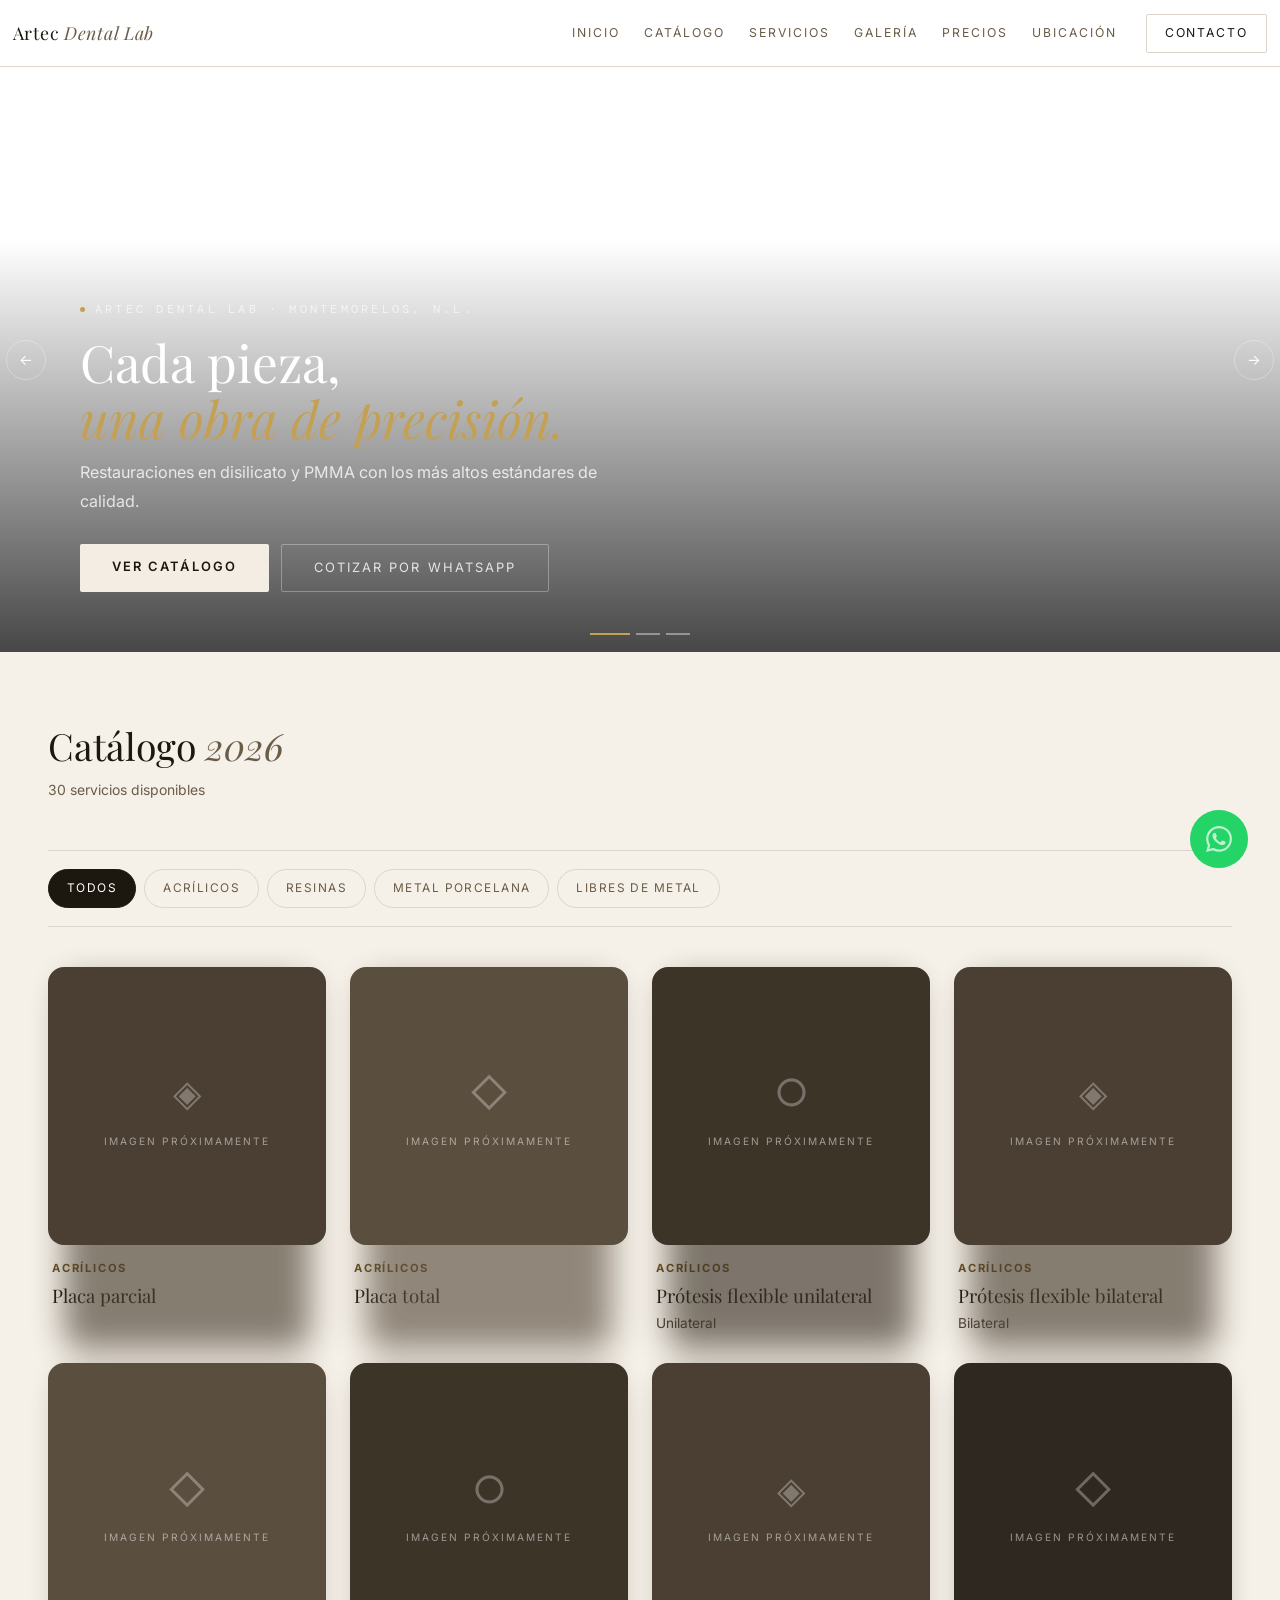
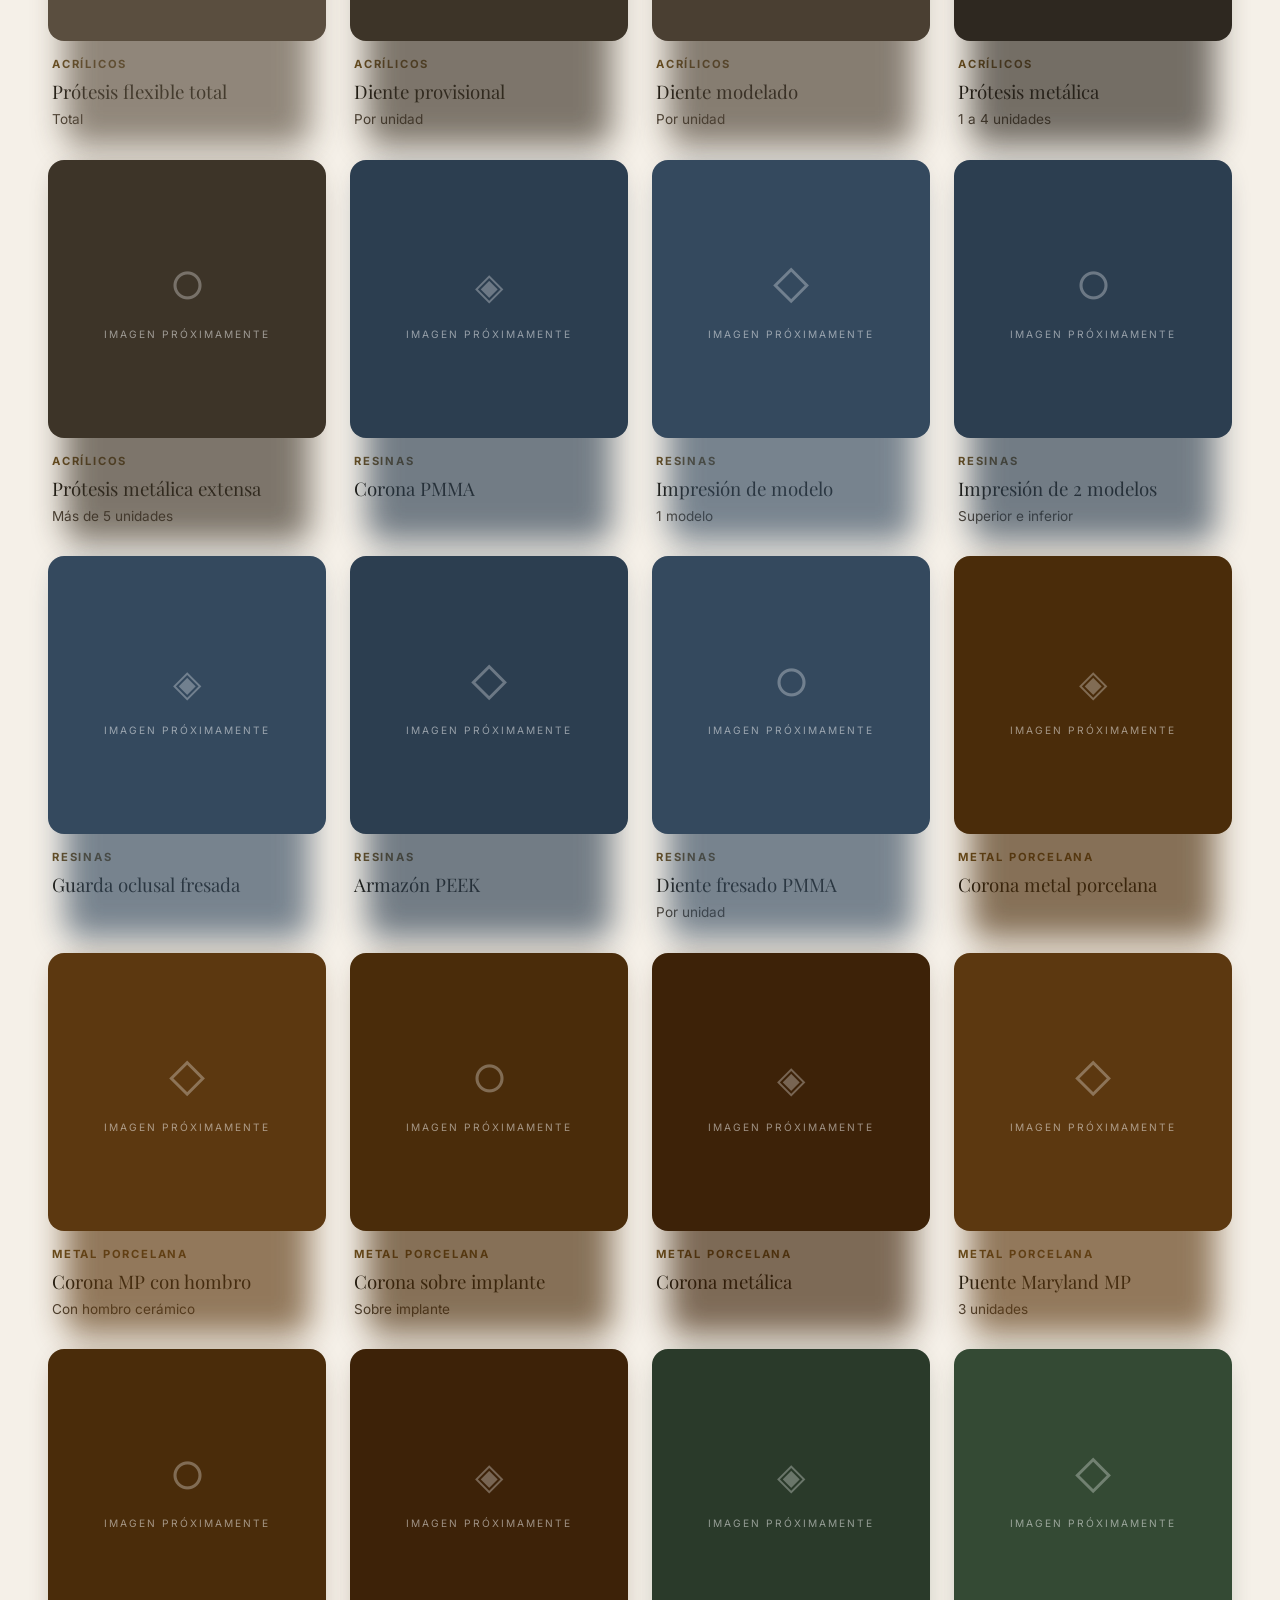
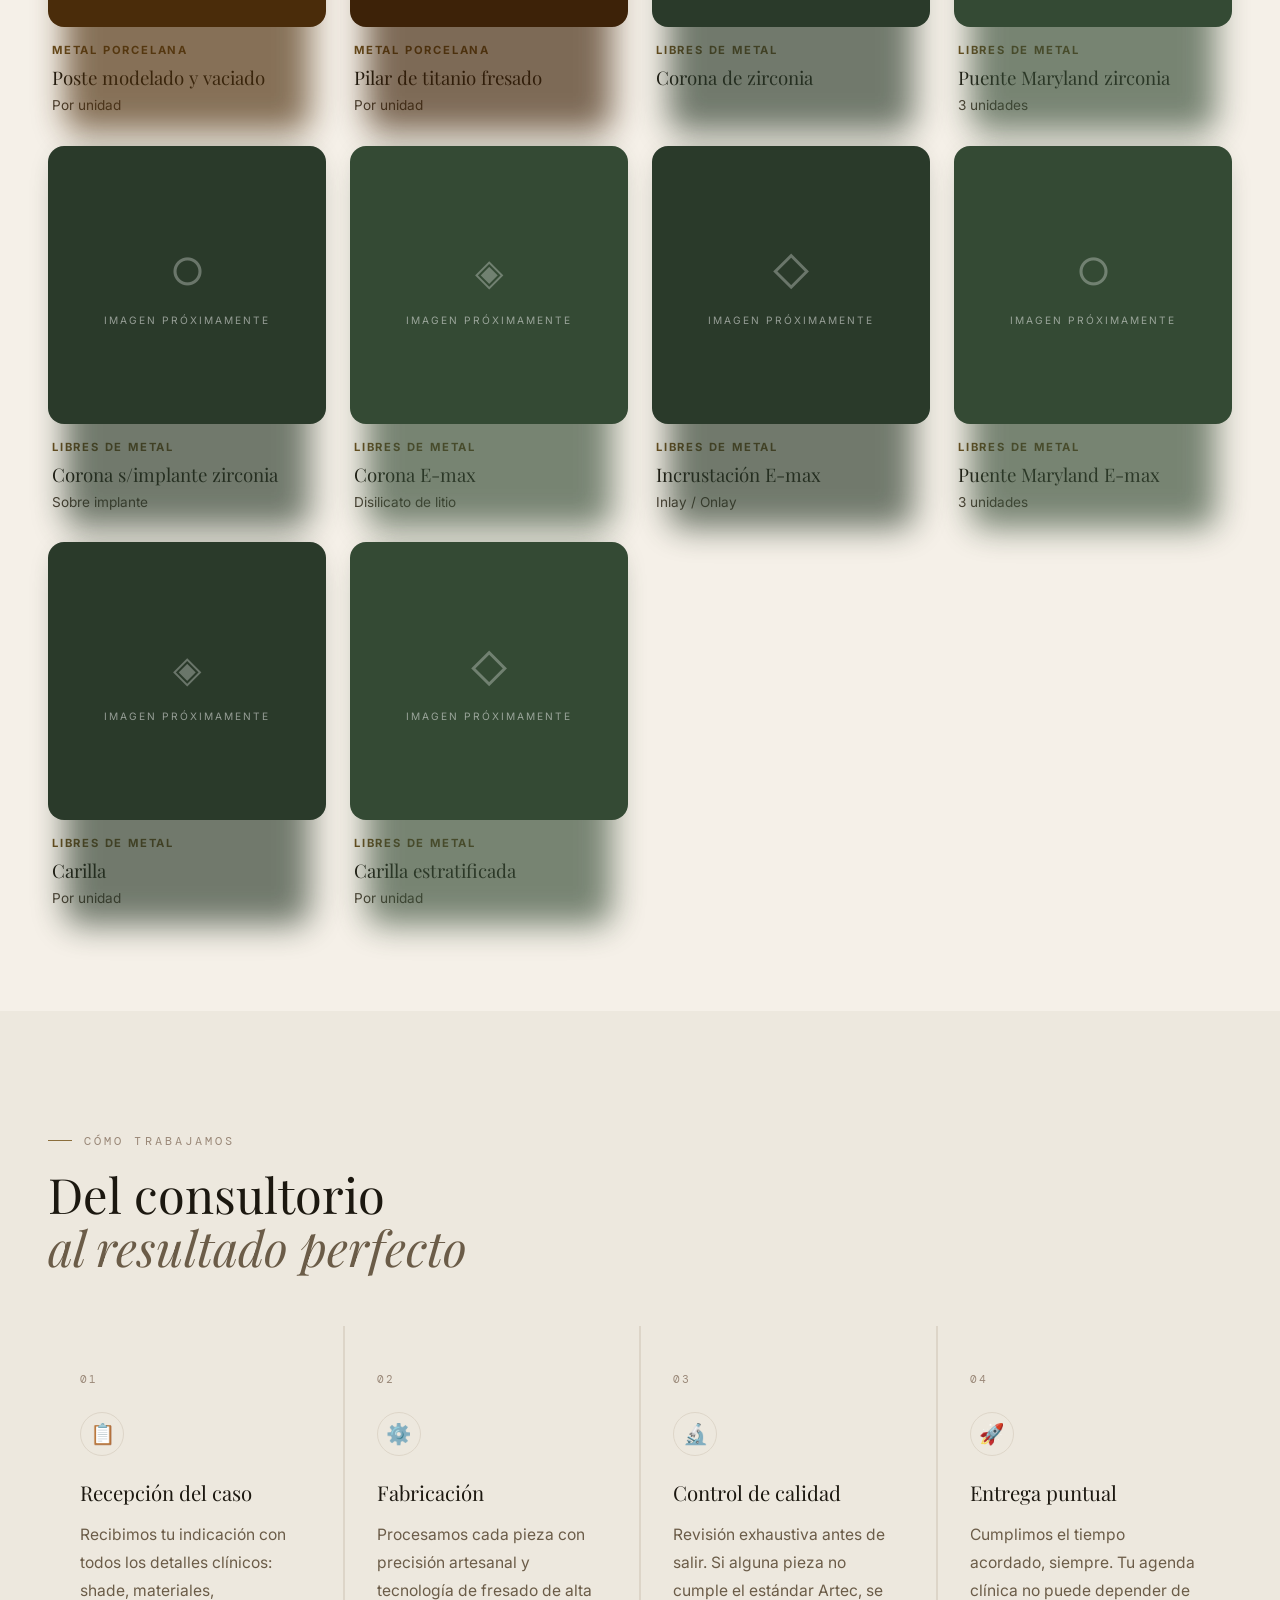
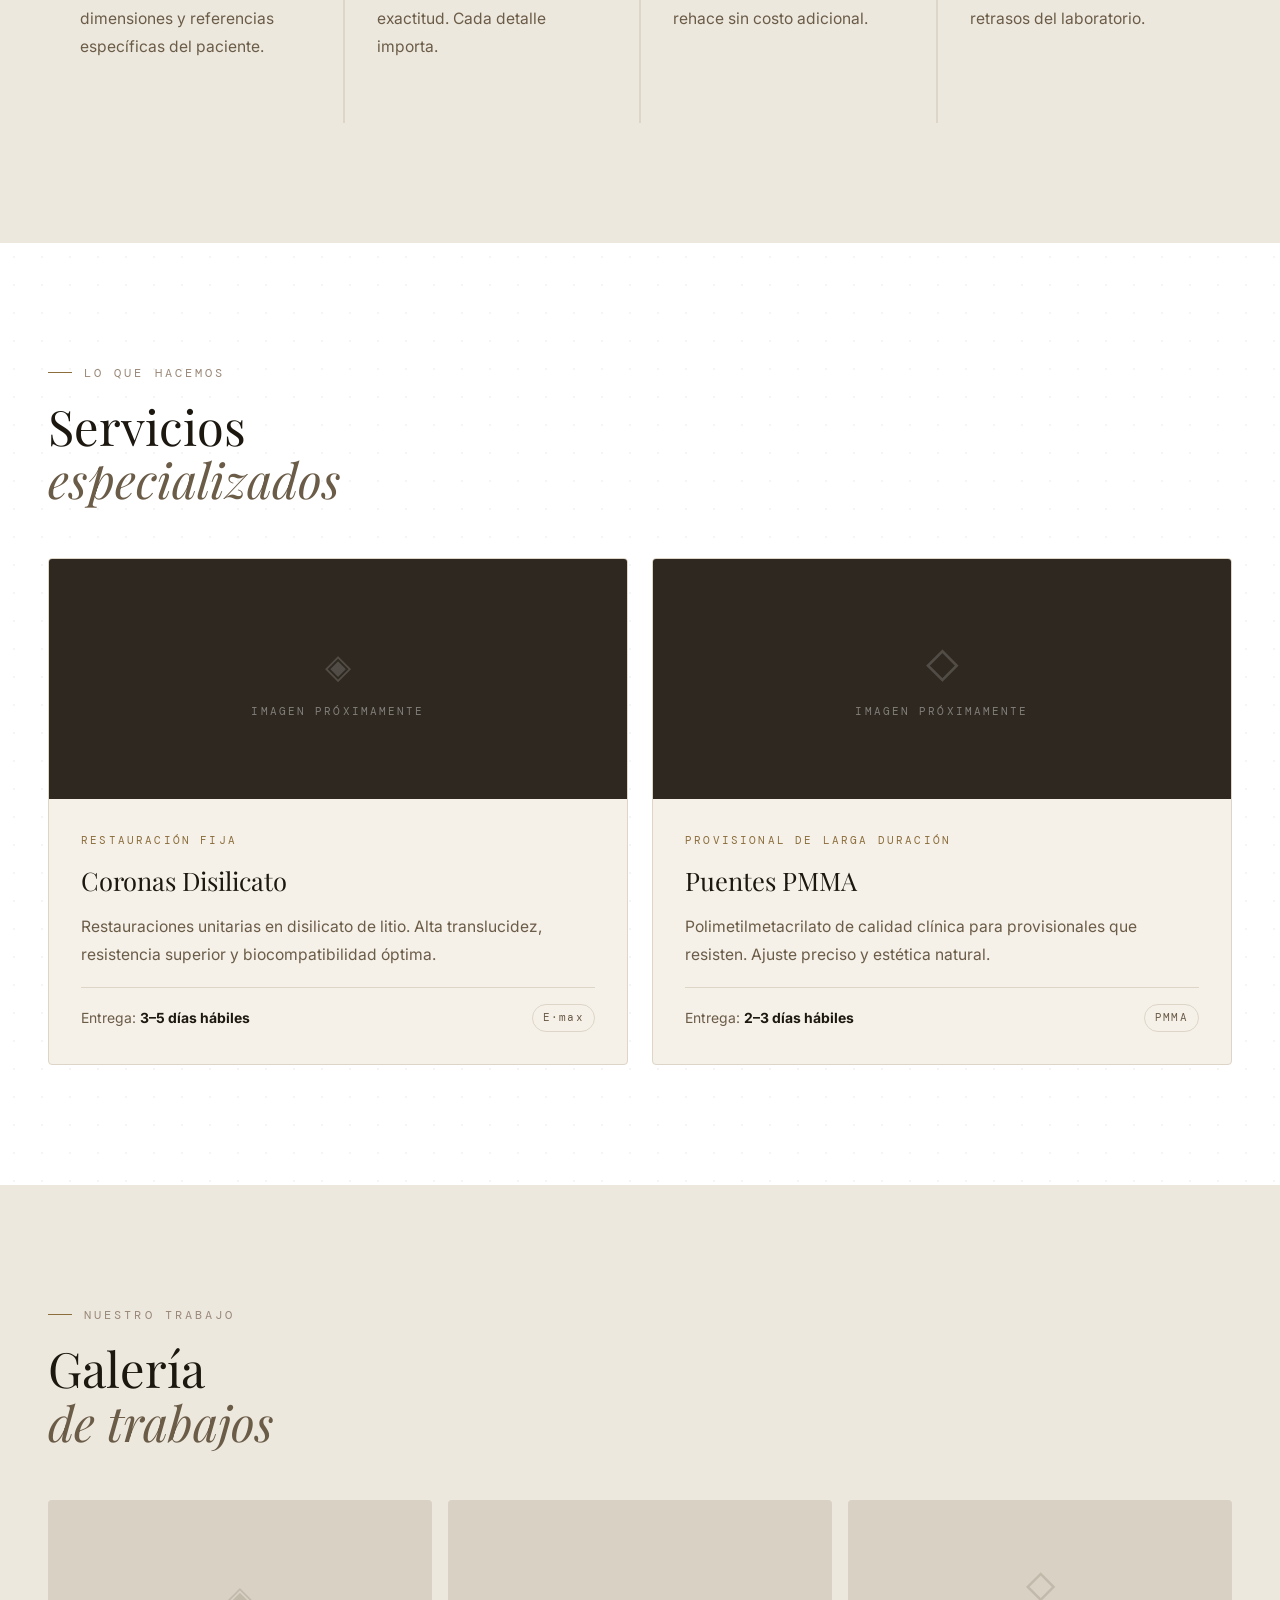
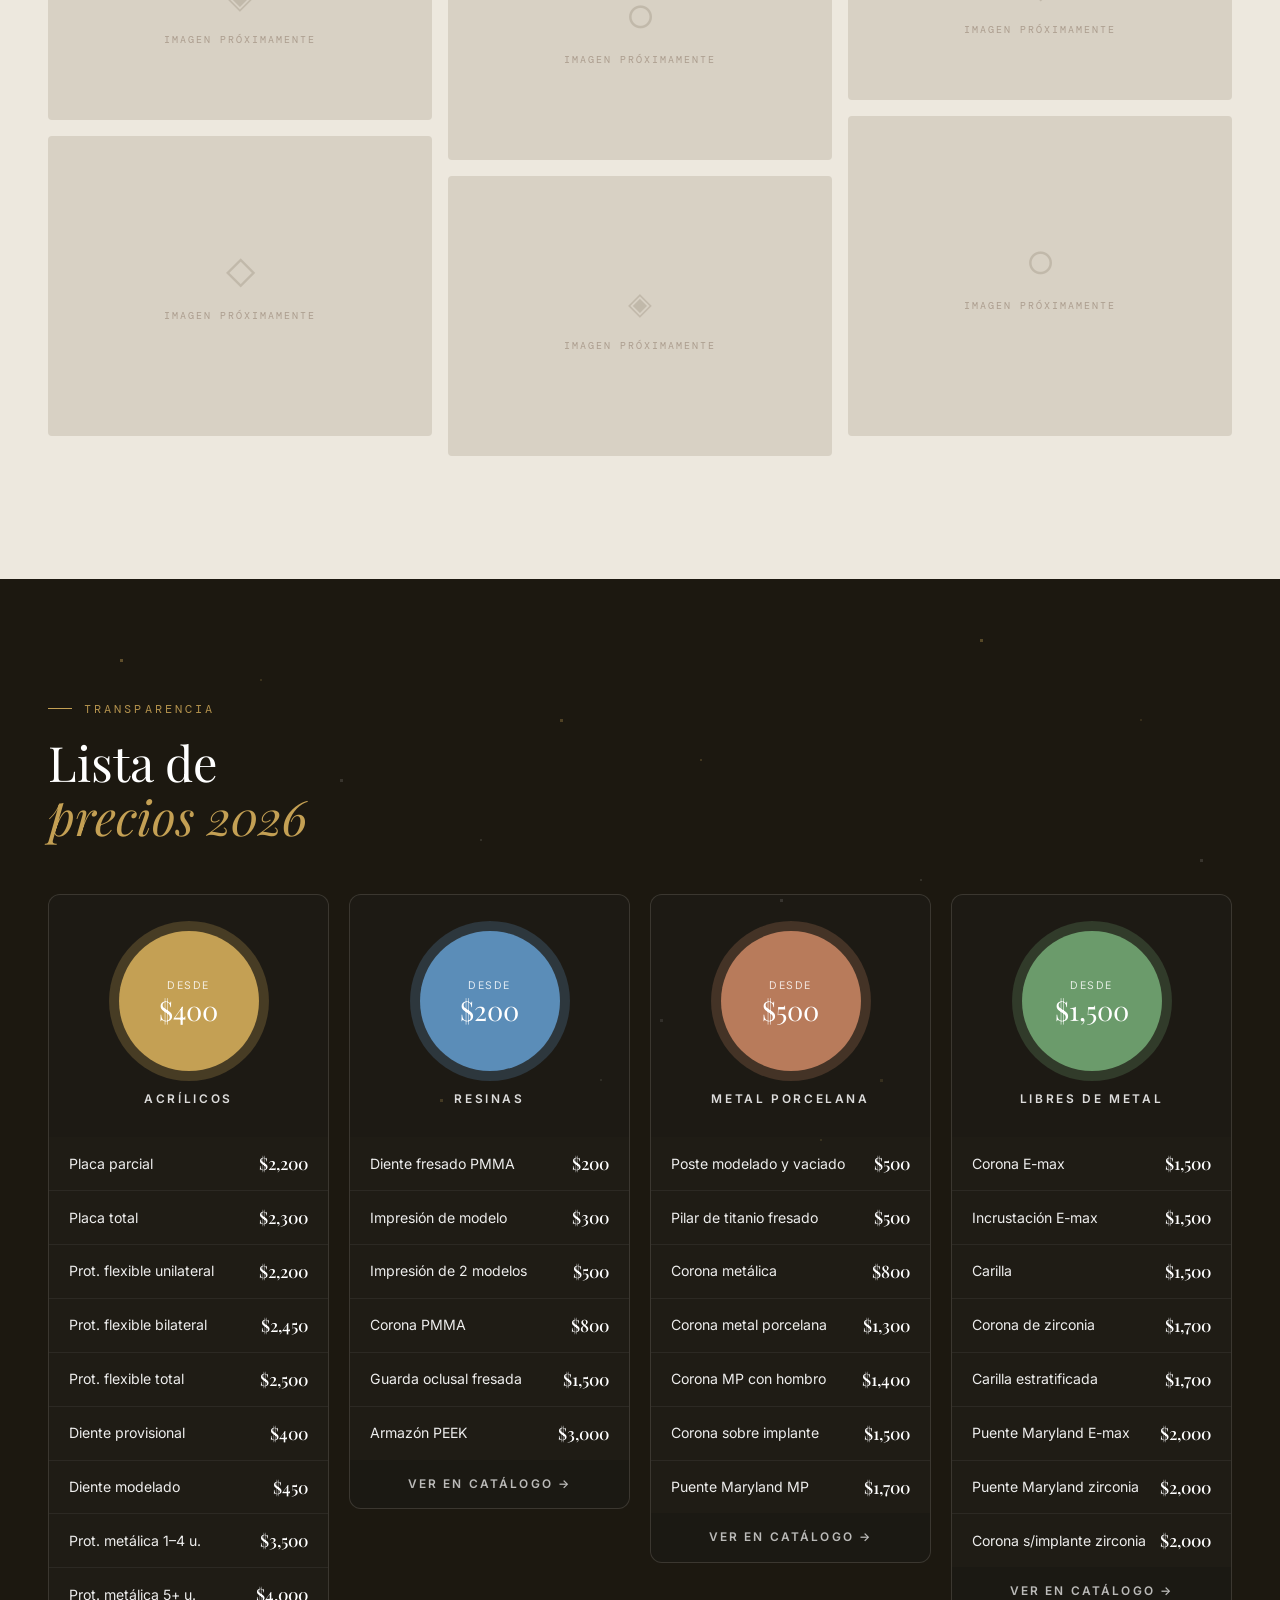
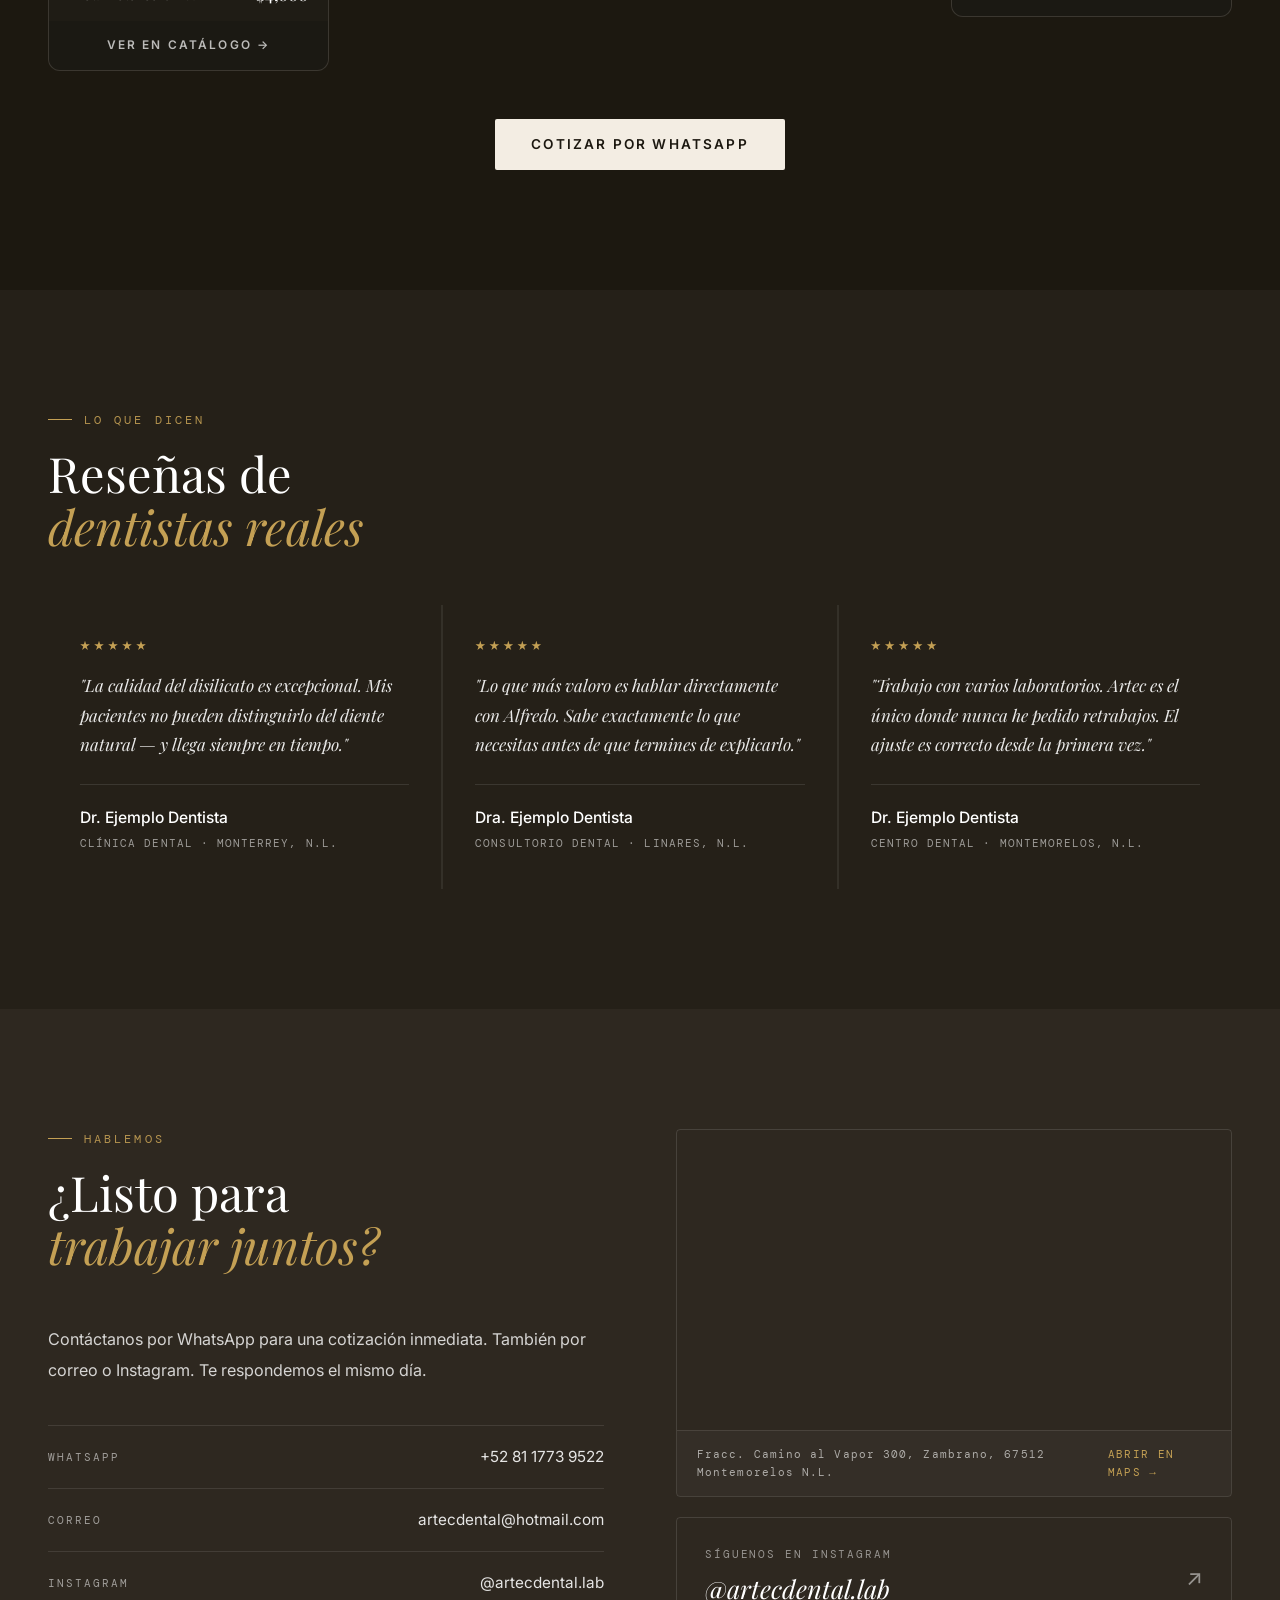
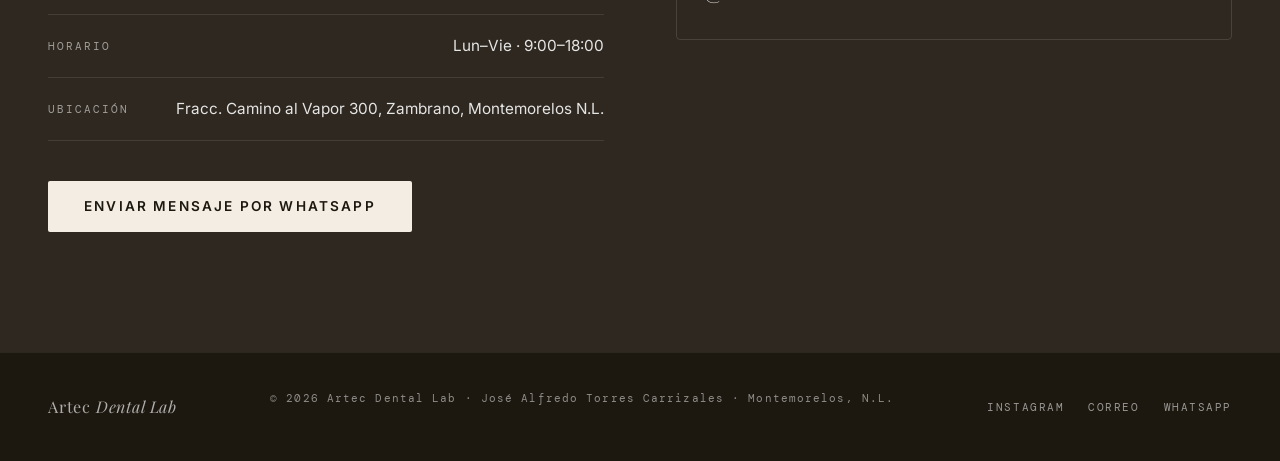
==== index.html @ ec59cbd1 "Primera version web El diseño esta casi en su fase final, falta cambiar ciertos colores y colocar im" ====
<!DOCTYPE html>
<html lang="es">
<head>
<meta charset="UTF-8"/>
<meta name="viewport" content="width=device-width, initial-scale=1.0"/>
<title>Artec Dental Lab | Catálogo y Servicios · Montemorelos N.L.</title>
<link rel="preconnect" href="https://fonts.googleapis.com"/>
<link rel="preconnect" href="https://fonts.gstatic.com" crossorigin/>
<link href="https://fonts.googleapis.com/css2?family=Playfair+Display:ital,wght@0,400;0,700;1,400&family=Inter:wght@300;400;500;600&family=DM+Mono:wght@300;400&display=swap" rel="stylesheet"/>
<link href="https://cdn.jsdelivr.net/npm/bootstrap@5.3.3/dist/css/bootstrap.min.css" rel="stylesheet"/>
<link rel="stylesheet" href="styles.css"/>
</head>
<body>

<nav class="navbar navbar-expand-lg adl-nav" id="mainNav">
  <div class="container" style="max-width:1300px">
    <a class="navbar-brand" href="#heroCarousel">Artec <em>Dental Lab</em></a>
    <button class="navbar-toggler" type="button" data-bs-toggle="collapse" data-bs-target="#navMain">
      <span class="navbar-toggler-icon"></span>
    </button>
    <div class="collapse navbar-collapse" id="navMain">
      <ul class="navbar-nav ms-auto align-items-lg-center gap-lg-1">
        <li class="nav-item"><a class="nav-link" href="#heroCarousel">Inicio</a></li>
        <li class="nav-item"><a class="nav-link" href="#catalogo">Catálogo</a></li>
        <li class="nav-item"><a class="nav-link" href="#servicios">Servicios</a></li>
        <li class="nav-item"><a class="nav-link" href="#galeria">Galería</a></li>
        <li class="nav-item"><a class="nav-link" href="#precios">Precios</a></li>
        <li class="nav-item"><a class="nav-link" href="#ubicacion">Ubicación</a></li>
        <li class="nav-item ms-lg-2"><a class="nav-link nav-cta" href="#contacto">Contacto</a></li>
      </ul>
    </div>
  </div>
</nav>

<div id="heroCarousel" class="carousel slide adl-hero" data-bs-ride="carousel">
  <div class="carousel-indicators">
    <button type="button" data-bs-target="#heroCarousel" data-bs-slide-to="0" class="active"></button>
    <button type="button" data-bs-target="#heroCarousel" data-bs-slide-to="1"></button>
    <button type="button" data-bs-target="#heroCarousel" data-bs-slide-to="2"></button>
  </div>
  <div class="carousel-inner">
    <div class="carousel-item active slide-1" style="background-image: url('imagenes/slide1.jpg')">
      <div class="carousel-caption adl-caption">
        <div class="slide-eyebrow"><span class="slide-dot"></span>Artec Dental Lab · Montemorelos, N.L.</div>
        <h2>Cada pieza,<br/><em>una obra de precisión.</em></h2>
        <p>Restauraciones en disilicato y PMMA con los más altos estándares de calidad.</p>
        <div class="hero-btns">
          <a href="#catalogo" class="btn-hp">Ver catálogo</a>
          <a href="https://wa.me/528117739522?text=Hola%20Alfredo%2C%20me%20interesa%20conocer%20sus%20servicios" class="btn-hs" target="_blank">Cotizar por WhatsApp</a>
        </div>
      </div>
    </div>
    <div class="carousel-item slide-2" style="background-image: url('imagenes/slide2.jpg')">
      <div class="carousel-caption adl-caption">
        <div class="slide-eyebrow"><span class="slide-dot"></span>Artec Dental Lab · Nuestros servicios</div>
        <h2>Coronas, puentes y<br/><em>restauraciones fijas</em></h2>
        <p>Metal porcelana, E-max, zirconia y acrílicos. Ajuste preciso desde la primera prueba.</p>
        <div class="hero-btns">
          <a href="#catalogo" class="btn-hp">Explorar servicios</a>
        </div>
      </div>
    </div>
    <div class="carousel-item slide-3" style="background-image: url('imagenes/slide3.jpg')">
      <div class="carousel-caption adl-caption">
        <div class="slide-eyebrow"><span class="slide-dot"></span>Artec Dental Lab · Atención directa</div>
        <h2>Cotiza tu caso<br/><em>hoy mismo.</em></h2>
        <p>Respuesta el mismo día por WhatsApp. Sin formularios, sin esperas.</p>
        <div class="hero-btns">
          <a href="https://wa.me/528117739522?text=Hola%20Alfredo%2C%20quisiera%20cotizar%20un%20trabajo" class="btn-hp" target="_blank">Cotizar ahora</a>
          <a href="#contacto" class="btn-hs">Ver contacto</a>
        </div>
      </div>
    </div>
  </div>
  <button class="carousel-control-prev" type="button" data-bs-target="#heroCarousel" data-bs-slide="prev"><div class="ctrl-icon">←</div></button>
  <button class="carousel-control-next" type="button" data-bs-target="#heroCarousel" data-bs-slide="next"><div class="ctrl-icon">→</div></button>
</div>

<section id="catalogo">
  <div class="sw">
    <div class="cat-header">
      <div>
        <h2 class="cat-title">Catálogo <em>2026</em></h2>
        <p class="cat-count" id="product-count">30 servicios disponibles</p>
      </div>
    </div>
    <div class="filters-bar">
      <button class="filter-btn active" data-filter="all">Todos</button>
      <button class="filter-btn" data-filter="acrilicos">Acrílicos</button>
      <button class="filter-btn" data-filter="resinas">Resinas</button>
      <button class="filter-btn" data-filter="metal-porcelana">Metal Porcelana</button>
      <button class="filter-btn" data-filter="libres-metal">Libres de Metal</button>
    </div>
    <div class="products-grid" id="products-grid"></div>
  </div>
</section>

<section id="proceso">
  <div class="sw">
    <div class="eyebrow reveal">Cómo trabajamos</div>
    <h2 class="section-h reveal">Del consultorio<br/><em>al resultado perfecto</em></h2>
  </div>
  <div class="sw" style="padding-top:0">
    <div class="proceso-grid">
      <div class="proceso-item reveal d1">
        <span class="proceso-n">01</span>
        <div class="proceso-icon-wrap"><span class="proceso-icon">📋</span></div>
        <div class="proceso-h">Recepción del caso</div>
        <p class="proceso-p">Recibimos tu indicación con todos los detalles clínicos: shade, materiales, dimensiones y referencias específicas del paciente.</p>
      </div>
      <div class="proceso-item reveal d2">
        <span class="proceso-n">02</span>
        <div class="proceso-icon-wrap"><span class="proceso-icon">⚙️</span></div>
        <div class="proceso-h">Fabricación</div>
        <p class="proceso-p">Procesamos cada pieza con precisión artesanal y tecnología de fresado de alta exactitud. Cada detalle importa.</p>
      </div>
      <div class="proceso-item reveal d3">
        <span class="proceso-n">03</span>
        <div class="proceso-icon-wrap"><span class="proceso-icon">🔬</span></div>
        <div class="proceso-h">Control de calidad</div>
        <p class="proceso-p">Revisión exhaustiva antes de salir. Si alguna pieza no cumple el estándar Artec, se rehace sin costo adicional.</p>
      </div>
      <div class="proceso-item reveal d4">
        <span class="proceso-n">04</span>
        <div class="proceso-icon-wrap"><span class="proceso-icon">🚀</span></div>
        <div class="proceso-h">Entrega puntual</div>
        <p class="proceso-p">Cumplimos el tiempo acordado, siempre. Tu agenda clínica no puede depender de retrasos del laboratorio.</p>
      </div>
    </div>
  </div>
</section>

<section id="servicios">
  <div class="sw">
    <div class="eyebrow reveal">Lo que hacemos</div>
    <h2 class="section-h reveal">Servicios<br/><em>especializados</em></h2>
    <div class="servicios-grid">
      <div class="servicio-card reveal d1">
        <div class="servicio-img">
          <img src="imagenes/corona-disilicato.jpg" alt="Corona Disilicato" onerror="this.style.display='none'"/>
          <div class="img-placeholder"><span class="img-ph-icon">◈</span><span class="img-ph-text">Imagen próximamente</span></div>
        </div>
        <div class="servicio-body">
          <span class="servicio-tag">Restauración fija</span>
          <div class="servicio-h">Coronas Disilicato</div>
          <p class="servicio-p">Restauraciones unitarias en disilicato de litio. Alta translucidez, resistencia superior y biocompatibilidad óptima.</p>
          <div class="servicio-meta"><span class="servicio-time">Entrega: <strong>3–5 días hábiles</strong></span><span class="servicio-badge">E·max</span></div>
        </div>
      </div>
      <div class="servicio-card reveal d2">
        <div class="servicio-img">
          <img src="imagenes/puente-pmma.jpg" alt="Puente PMMA" onerror="this.style.display='none'"/>
          <div class="img-placeholder"><span class="img-ph-icon">◇</span><span class="img-ph-text">Imagen próximamente</span></div>
        </div>
        <div class="servicio-body">
          <span class="servicio-tag">Provisional de larga duración</span>
          <div class="servicio-h">Puentes PMMA</div>
          <p class="servicio-p">Polimetilmetacrilato de calidad clínica para provisionales que resisten. Ajuste preciso y estética natural.</p>
          <div class="servicio-meta"><span class="servicio-time">Entrega: <strong>2–3 días hábiles</strong></span><span class="servicio-badge">PMMA</span></div>
        </div>
      </div>
    </div>
  </div>
</section>

<section id="galeria">
  <div class="sw">
    <div class="eyebrow reveal">Nuestro trabajo</div>
    <h2 class="section-h reveal">Galería<br/><em>de trabajos</em></h2>
    <div class="galeria-masonry">
      <div class="gal-item reveal d1"><div class="gal-inner"><div class="gal-ph" style="height:220px"><span class="gal-ph-icon">◈</span><span class="gal-ph-text">Imagen próximamente</span></div><div class="gal-overlay"><span>Corona Disilicato</span></div></div></div>
      <div class="gal-item reveal d2"><div class="gal-inner"><div class="gal-ph" style="height:300px"><span class="gal-ph-icon">◇</span><span class="gal-ph-text">Imagen próximamente</span></div><div class="gal-overlay"><span>Puente PMMA</span></div></div></div>
      <div class="gal-item reveal d3"><div class="gal-inner"><div class="gal-ph" style="height:260px"><span class="gal-ph-icon">○</span><span class="gal-ph-text">Imagen próximamente</span></div><div class="gal-overlay"><span>Detalle de precisión</span></div></div></div>
      <div class="gal-item reveal d1"><div class="gal-inner"><div class="gal-ph" style="height:280px"><span class="gal-ph-icon">◈</span><span class="gal-ph-text">Imagen próximamente</span></div><div class="gal-overlay"><span>Restauración completa</span></div></div></div>
      <div class="gal-item reveal d2"><div class="gal-inner"><div class="gal-ph" style="height:200px"><span class="gal-ph-icon">◇</span><span class="gal-ph-text">Imagen próximamente</span></div><div class="gal-overlay"><span>Sector anterior</span></div></div></div>
      <div class="gal-item reveal d3"><div class="gal-inner"><div class="gal-ph" style="height:320px"><span class="gal-ph-icon">○</span><span class="gal-ph-text">Imagen próximamente</span></div><div class="gal-overlay"><span>Trabajo finalizado</span></div></div></div>
    </div>
  </div>
</section>

<section id="precios">
  <div class="ps ps1"></div><div class="ps ps2"></div>
  <div class="precios-sw">
    <div class="eyebrow reveal">Transparencia</div>
    <h2 class="section-h reveal">Lista de<br/><em>precios 2026</em></h2>
    <div class="pc-grid">
      <div class="pc-card reveal d1">
        <div class="pc-header"><div class="pc-circle pc-circle-gold"><span class="pc-desde">desde</span><span class="pc-main-price">$400</span></div><div class="pc-cat-name">Acrílicos</div></div>
        <ul class="pc-list">
          <li><span>Placa parcial</span><span>$2,200</span></li>
          <li><span>Placa total</span><span>$2,300</span></li>
          <li><span>Prot. flexible unilateral</span><span>$2,200</span></li>
          <li><span>Prot. flexible bilateral</span><span>$2,450</span></li>
          <li><span>Prot. flexible total</span><span>$2,500</span></li>
          <li><span>Diente provisional</span><span>$400</span></li>
          <li><span>Diente modelado</span><span>$450</span></li>
          <li><span>Prot. metálica 1–4 u.</span><span>$3,500</span></li>
          <li><span>Prot. metálica 5+ u.</span><span>$4,000</span></li>
        </ul>
        <a href="#catalogo" onclick="filterCat('acrilicos')" class="pc-btn pc-btn-gold">Ver en catálogo →</a>
      </div>
      <div class="pc-card reveal d2">
        <div class="pc-header"><div class="pc-circle pc-circle-blue"><span class="pc-desde">desde</span><span class="pc-main-price">$200</span></div><div class="pc-cat-name">Resinas</div></div>
        <ul class="pc-list">
          <li><span>Diente fresado PMMA</span><span>$200</span></li>
          <li><span>Impresión de modelo</span><span>$300</span></li>
          <li><span>Impresión de 2 modelos</span><span>$500</span></li>
          <li><span>Corona PMMA</span><span>$800</span></li>
          <li><span>Guarda oclusal fresada</span><span>$1,500</span></li>
          <li><span>Armazón PEEK</span><span>$3,000</span></li>
        </ul>
        <a href="#catalogo" onclick="filterCat('resinas')" class="pc-btn pc-btn-blue">Ver en catálogo →</a>
      </div>
      <div class="pc-card reveal d3">
        <div class="pc-header"><div class="pc-circle pc-circle-rose"><span class="pc-desde">desde</span><span class="pc-main-price">$500</span></div><div class="pc-cat-name">Metal Porcelana</div></div>
        <ul class="pc-list">
          <li><span>Poste modelado y vaciado</span><span>$500</span></li>
          <li><span>Pilar de titanio fresado</span><span>$500</span></li>
          <li><span>Corona metálica</span><span>$800</span></li>
          <li><span>Corona metal porcelana</span><span>$1,300</span></li>
          <li><span>Corona MP con hombro</span><span>$1,400</span></li>
          <li><span>Corona sobre implante</span><span>$1,500</span></li>
          <li><span>Puente Maryland MP</span><span>$1,700</span></li>
        </ul>
        <a href="#catalogo" onclick="filterCat('metal-porcelana')" class="pc-btn pc-btn-rose">Ver en catálogo →</a>
      </div>
      <div class="pc-card reveal d4">
        <div class="pc-header"><div class="pc-circle pc-circle-green"><span class="pc-desde">desde</span><span class="pc-main-price">$1,500</span></div><div class="pc-cat-name">Libres de Metal</div></div>
        <ul class="pc-list">
          <li><span>Corona E-max</span><span>$1,500</span></li>
          <li><span>Incrustación E-max</span><span>$1,500</span></li>
          <li><span>Carilla</span><span>$1,500</span></li>
          <li><span>Corona de zirconia</span><span>$1,700</span></li>
          <li><span>Carilla estratificada</span><span>$1,700</span></li>
          <li><span>Puente Maryland E-max</span><span>$2,000</span></li>
          <li><span>Puente Maryland zirconia</span><span>$2,000</span></li>
          <li><span>Corona s/implante zirconia</span><span>$2,000</span></li>
        </ul>
        <a href="#catalogo" onclick="filterCat('libres-metal')" class="pc-btn pc-btn-green">Ver en catálogo →</a>
      </div>
    </div>
    <div class="precios-footer reveal">
      <a href="https://wa.me/528117739522?text=Hola%20Alfredo%2C%20quisiera%20una%20cotización" class="btn-a" target="_blank">Cotizar por WhatsApp</a>
    </div>
  </div>
</section>

<section id="resenas">
  <div class="sw">
    <div class="eyebrow reveal">Lo que dicen</div>
    <h2 class="section-h reveal">Reseñas de<br/><em>dentistas reales</em></h2>
    <div class="resenas-grid">
      <div class="resena-card reveal d1">
        <div class="stars"><div class="star"></div><div class="star"></div><div class="star"></div><div class="star"></div><div class="star"></div></div>
        <p class="resena-q">"La calidad del disilicato es excepcional. Mis pacientes no pueden distinguirlo del diente natural — y llega siempre en tiempo."</p>
        <div class="resena-author"><div class="resena-name">Dr. Ejemplo Dentista</div><div class="resena-clinic">Clínica Dental · Monterrey, N.L.</div></div>
      </div>
      <div class="resena-card reveal d2">
        <div class="stars"><div class="star"></div><div class="star"></div><div class="star"></div><div class="star"></div><div class="star"></div></div>
        <p class="resena-q">"Lo que más valoro es hablar directamente con Alfredo. Sabe exactamente lo que necesitas antes de que termines de explicarlo."</p>
        <div class="resena-author"><div class="resena-name">Dra. Ejemplo Dentista</div><div class="resena-clinic">Consultorio Dental · Linares, N.L.</div></div>
      </div>
      <div class="resena-card reveal d3">
        <div class="stars"><div class="star"></div><div class="star"></div><div class="star"></div><div class="star"></div><div class="star"></div></div>
        <p class="resena-q">"Trabajo con varios laboratorios. Artec es el único donde nunca he pedido retrabajos. El ajuste es correcto desde la primera vez."</p>
        <div class="resena-author"><div class="resena-name">Dr. Ejemplo Dentista</div><div class="resena-clinic">Centro Dental · Montemorelos, N.L.</div></div>
      </div>
    </div>
  </div>
</section>

<section id="contacto">
  <div class="sw">
    <div class="contacto-layout">
      <div class="rl">
        <div class="eyebrow">Hablemos</div>
        <h2 class="section-h">¿Listo para<br/><em>trabajar juntos?</em></h2>
        <p class="contacto-desc">Contáctanos por WhatsApp para una cotización inmediata. También por correo o Instagram. Te respondemos el mismo día.</p>
        <div class="contacto-rows">
          <div class="c-row"><span class="c-key">WhatsApp</span><a href="https://wa.me/528117739522" class="c-val" target="_blank">+52 81 1773 9522</a></div>
          <div class="c-row"><span class="c-key">Correo</span><a href="mailto:artecdental@hotmail.com" class="c-val">artecdental@hotmail.com</a></div>
          <div class="c-row"><span class="c-key">Instagram</span><a href="https://www.instagram.com/artecdental.lab" class="c-val" target="_blank">@artecdental.lab</a></div>
          <div class="c-row"><span class="c-key">Horario</span><span class="c-val">Lun–Vie · 9:00–18:00</span></div>
          <div class="c-row"><span class="c-key">Ubicación</span><span class="c-val">Fracc. Camino al Vapor 300, Zambrano, Montemorelos N.L.</span></div>
        </div>
        <div class="contacto-btn-wrap">
          <a href="https://wa.me/528117739522?text=Hola%20Alfredo%2C%20me%20interesa%20cotizar%20un%20trabajo" class="btn-a" target="_blank">Enviar mensaje por WhatsApp</a>
        </div>
      </div>
      <div class="contacto-right rr">
        <div class="mapa-box" id="ubicacion">
          <iframe src="https://www.google.com/maps/embed?pb=!1m18!1m12!1m3!1d3594.2!2d-99.8263!3d25.1885!2m3!1f0!2f0!3f0!3m2!1i1024!2i768!4f13.1!3m3!1m2!1s0x0%3A0x0!2zMjXCsDExJzE4LjYiTiA5OcKwNDknMzQuNyJX!5e0!3m2!1ses!2smx!4v1700000000001" allowfullscreen="" loading="lazy" title="Artec Dental Lab" style="border:0"></iframe>
          <div class="mapa-foot">
            <span class="mapa-addr">Fracc. Camino al Vapor 300, Zambrano, 67512 Montemorelos N.L.</span>
            <a href="https://maps.google.com/?q=Fraccionamiento+Camino+al+Vapor+300+Zambrano+Montemorelos+Nuevo+Leon" target="_blank" class="mapa-link">Abrir en Maps →</a>
          </div>
        </div>
        <a href="https://www.instagram.com/artecdental.lab" target="_blank" class="ig-box">
          <div><div class="ig-label">Síguenos en Instagram</div><div class="ig-handle">@artecdental.lab</div></div>
          <span class="ig-arrow">↗</span>
        </a>
      </div>
    </div>
  </div>
</section>

<footer>
  <div class="footer-inner">
    <div class="footer-brand">Artec <span>Dental Lab</span></div>
    <p class="footer-copy">© <span id="yr"></span> Artec Dental Lab · José Alfredo Torres Carrizales · Montemorelos, N.L.</p>
    <div class="footer-links">
      <a href="https://www.instagram.com/artecdental.lab" target="_blank">Instagram</a>
      <a href="mailto:artecdental@hotmail.com">Correo</a>
      <a href="https://wa.me/528117739522" target="_blank">WhatsApp</a>
    </div>
  </div>
</footer>

<a href="https://wa.me/528117739522?text=Hola%20Alfredo%2C%20me%20interesa%20conocer%20sus%20servicios" class="wa-btn" target="_blank" aria-label="WhatsApp">
  <svg xmlns="http://www.w3.org/2000/svg" viewBox="0 0 24 24" fill="white" width="26" height="26"><path d="M17.472 14.382c-.297-.149-1.758-.867-2.03-.967-.273-.099-.471-.148-.67.15-.197.297-.767.966-.94 1.164-.173.199-.347.223-.644.075-.297-.15-1.255-.463-2.39-1.475-.883-.788-1.48-1.761-1.653-2.059-.173-.297-.018-.458.13-.606.134-.133.298-.347.446-.52.149-.174.198-.298.298-.497.099-.198.05-.371-.025-.52-.075-.149-.669-1.612-.916-2.207-.242-.579-.487-.5-.669-.51-.173-.008-.371-.01-.57-.01-.198 0-.52.074-.792.372-.272.297-1.04 1.016-1.04 2.479 0 1.462 1.065 2.875 1.213 3.074.149.198 2.096 3.2 5.077 4.487.709.306 1.262.489 1.694.625.712.227 1.36.195 1.871.118.571-.085 1.758-.719 2.006-1.413.248-.694.248-1.289.173-1.413-.074-.124-.272-.198-.57-.347m-5.421 7.403h-.004a9.87 9.87 0 01-5.031-1.378l-.361-.214-3.741.982.998-3.648-.235-.374a9.86 9.86 0 01-1.51-5.26c.001-5.45 4.436-9.884 9.888-9.884 2.64 0 5.122 1.03 6.988 2.898a9.825 9.825 0 012.893 6.994c-.003 5.45-4.437 9.884-9.885 9.884m8.413-18.297A11.815 11.815 0 0012.05 0C5.495 0 .16 5.335.157 11.892c0 2.096.547 4.142 1.588 5.945L.057 24l6.305-1.654a11.882 11.882 0 005.683 1.448h.005c6.554 0 11.89-5.335 11.893-11.893a11.821 11.821 0 00-3.48-8.413z"/></svg>
</a>

<script src="https://cdn.jsdelivr.net/npm/bootstrap@5.3.3/dist/js/bootstrap.bundle.min.js"></script>
<script src="productos.js"></script>
<script src="script.js"></script>
</body>
</html>
---- styles.css ----
/* =========================================================
   VARIABLES
   ========================================================= */
:root{
  --cream:#F5F0E8; --cream2:#EDE8DE;
  --ink:#1C1810; --ink2:#252018; --ink3:#2E2820;
  --white:#FFFFFF;
  --silver:#6B5C48; --silver2:#9A8878;
  --border:#DDD5C8;
  --gold:#8B6E3C; --gold-lt:#C4A054;
  --serif:'Playfair Display',serif;
  --sans:'Inter',sans-serif;
  --mono:'DM Mono',monospace;
  --ease:cubic-bezier(.4,0,.2,1);
  --slow:cubic-bezier(.16,1,.3,1);
}

/* =========================================================
   BASE
   ========================================================= */
*,*::before,*::after{box-sizing:border-box;margin:0;padding:0}
html{scroll-behavior:smooth;font-size:17px}
body{font-family:var(--sans);background:var(--white);color:var(--ink);overflow-x:hidden;line-height:1.7}
img{max-width:100%;display:block}
a{text-decoration:none;color:inherit}
::-webkit-scrollbar{width:4px}
::-webkit-scrollbar-track{background:var(--white)}
::-webkit-scrollbar-thumb{background:var(--border);border-radius:2px}

/* =========================================================
   NAVBAR
   ========================================================= */
.adl-nav{background:#FFFFFF;border-bottom:1.5px solid #E0D8CE;position:sticky;top:0;z-index:1050;transition:box-shadow .3s;padding:0}
.adl-nav.scrolled{box-shadow:0 2px 20px rgba(0,0,0,.09)}
.adl-nav .navbar-brand{font-family:var(--serif);font-size:1.05rem;color:var(--ink);letter-spacing:.04em;padding:18px 0}
.adl-nav .navbar-brand em{font-style:italic;color:var(--silver)}
.adl-nav .navbar-brand:hover{color:var(--ink)}
.adl-nav .nav-link{font-size:.72rem;letter-spacing:.16em;text-transform:uppercase;color:var(--silver);padding:18px 10px!important;transition:color .3s;position:relative}
.adl-nav .nav-link::after{content:'';position:absolute;bottom:12px;left:10px;width:0;height:1px;background:var(--gold);transition:width .3s}
.adl-nav .nav-link:hover{color:var(--ink)}
.adl-nav .nav-link:hover::after{width:calc(100% - 20px)}
.adl-nav .nav-cta{border:1.5px solid var(--border)!important;border-radius:2px;padding:8px 18px!important;transition:all .3s!important;color:var(--ink)!important;margin-left:6px}
.adl-nav .nav-cta:hover{background:var(--ink)!important;color:#F3EDE3!important;border-color:var(--ink)!important}
.adl-nav .nav-cta::after{display:none!important}
.adl-nav .navbar-toggler{border:none;padding:4px 8px}
.adl-nav .navbar-toggler:focus{box-shadow:none}
.adl-nav .navbar-toggler-icon{background-image:url("data:image/svg+xml,%3csvg xmlns='http://www.w3.org/2000/svg' viewBox='0 0 30 30'%3e%3cpath stroke='%231C1810' stroke-linecap='round' stroke-miterlimit='10' stroke-width='2' d='M4 7h22M4 15h22M4 23h22'/%3e%3c/svg%3e")}

/* =========================================================
   HERO CAROUSEL
   ========================================================= */
.adl-hero{position:relative;overflow:hidden}
.adl-hero .carousel-item{
  height:65vh;
  min-height:350px;
  background:no-repeat center center scroll;
  -webkit-background-size:cover;
  -moz-background-size:cover;
  -o-background-size:cover;
  background-size:cover;
}
.slide-1{background-color:#1C1810}
.slide-2{background-color:#1a1612}
.slide-3{background-color:#252018}
.adl-caption{
  position:absolute;bottom:0;left:0;right:0;
  padding:60px 80px 60px;
  background:linear-gradient(to top,rgba(0,0,0,.72),transparent);
  text-align:left;
  width:100%;max-width:100%;
}
.slide-eyebrow{font-family:var(--mono);font-size:.68rem;letter-spacing:.28em;text-transform:uppercase;color:rgba(255,255,255,.6);margin-bottom:14px;display:flex;align-items:center;gap:10px}
.slide-dot{width:5px;height:5px;border-radius:50%;background:var(--gold-lt);display:inline-block;flex-shrink:0;animation:sdot 2s ease-in-out infinite}
@keyframes sdot{0%,100%{opacity:1}50%{opacity:.15}}
.adl-caption h2{font-family:var(--serif);font-size:clamp(2rem,4vw,3.8rem);font-weight:400;color:#FFFFFF;line-height:1.1;margin-bottom:12px}
.adl-caption h2 em{font-style:italic;color:var(--gold-lt)}
.adl-caption p{font-size:.95rem;color:rgba(255,255,255,.78);max-width:520px;line-height:1.8;margin-bottom:28px}
.hero-btns{display:flex;gap:12px;flex-wrap:wrap}
.btn-hp{display:inline-block;background:#F3EDE3;color:#1C1810;padding:12px 32px;font-size:.76rem;font-weight:600;letter-spacing:.16em;text-transform:uppercase;border-radius:2px;transition:all .3s}
.btn-hp:hover{opacity:.88;transform:translateY(-2px);color:#1C1810}
.btn-hs{display:inline-block;border:1.5px solid rgba(255,255,255,.3);color:rgba(255,255,255,.82);padding:12px 32px;font-size:.76rem;letter-spacing:.16em;text-transform:uppercase;border-radius:2px;transition:all .3s}
.btn-hs:hover{border-color:#fff;color:#fff;transform:translateY(-2px)}
.adl-hero .carousel-indicators [data-bs-target]{width:24px;height:2px;border-radius:0;background:rgba(255,255,255,.4);border:none;opacity:1;transition:background .3s,width .3s}
.adl-hero .carousel-indicators .active{background:var(--gold-lt);width:40px}
.adl-hero .carousel-control-prev,.adl-hero .carousel-control-next{width:52px;opacity:1}
.ctrl-icon{width:40px;height:40px;border:1px solid rgba(255,255,255,.3);border-radius:50%;display:flex;align-items:center;justify-content:center;font-size:.85rem;color:#fff;transition:all .3s}
.adl-hero .carousel-control-prev:hover .ctrl-icon,.adl-hero .carousel-control-next:hover .ctrl-icon{background:rgba(255,255,255,.12);border-color:rgba(255,255,255,.6)}
.hero-scroll-ind{position:absolute;bottom:20px;left:50%;transform:translateX(-50%);display:flex;flex-direction:column;align-items:center;gap:8px;z-index:3}
.hero-scroll-ind span{font-family:var(--mono);font-size:.58rem;letter-spacing:.28em;color:rgba(255,255,255,.35);text-transform:uppercase}
.hero-scroll-line{width:1px;height:36px;background:linear-gradient(to bottom,rgba(255,255,255,.25),transparent)}

/* =========================================================
   UTILIDADES
   ========================================================= */
.sw{max-width:1300px;margin:0 auto;padding:0 48px}
.eyebrow{font-family:var(--mono);font-size:.7rem;letter-spacing:.26em;color:var(--silver2);text-transform:uppercase;margin-bottom:16px;display:flex;align-items:center;gap:12px}
.eyebrow::before{content:'';display:block;width:24px;height:1px;background:var(--gold)}
.section-h{font-family:var(--serif);font-size:clamp(2rem,3.8vw,3.2rem);font-weight:400;line-height:1.1;color:var(--ink);margin-bottom:52px}
.section-h em{font-style:italic;color:var(--silver)}
.reveal{opacity:0;transform:translateY(36px);transition:opacity .8s var(--slow),transform .8s var(--slow)}
.reveal.in{opacity:1;transform:translateY(0)}
.rl{opacity:0;transform:translateX(-36px);transition:opacity .8s var(--slow),transform .8s var(--slow)}
.rl.in{opacity:1;transform:translateX(0)}
.rr{opacity:0;transform:translateX(36px);transition:opacity .8s var(--slow),transform .8s var(--slow)}
.rr.in{opacity:1;transform:translateX(0)}
.d1{transition-delay:.08s}.d2{transition-delay:.16s}.d3{transition-delay:.24s}.d4{transition-delay:.32s}

/* =========================================================
   CATÁLOGO
   ========================================================= */
#catalogo{padding:72px 0 100px;background:var(--cream)}
.cat-header{display:flex;align-items:flex-end;justify-content:space-between;flex-wrap:wrap;gap:16px;margin-bottom:32px}
.cat-title{font-family:var(--serif);font-size:2.2rem;font-weight:400;color:var(--ink)}
.cat-title em{font-style:italic;color:var(--silver)}
.cat-count{font-size:.82rem;color:var(--silver)}
.filters-bar{display:flex;gap:8px;flex-wrap:wrap;padding:18px 0;border-top:1.5px solid var(--border);border-bottom:1.5px solid var(--border);margin-bottom:40px}
.filter-btn{font-family:var(--sans);font-size:.7rem;letter-spacing:.12em;text-transform:uppercase;border:1.5px solid var(--border);background:transparent;color:var(--silver);padding:8px 18px;border-radius:100px;cursor:pointer;transition:all .3s}
.filter-btn:hover{border-color:var(--silver);color:var(--ink)}
.filter-btn.active{background:var(--ink);color:#FFFFFF;border-color:var(--ink)}
.products-grid{display:grid;grid-template-columns:repeat(4,1fr);gap:28px 24px}
.product-card{cursor:pointer;position:relative;transition:transform .3s var(--ease);animation:cardIn .4s var(--ease) both}
.product-card:hover{transform:translateY(-4px)}
@keyframes cardIn{from{opacity:0;transform:translateY(20px)}to{opacity:1;transform:translateY(0)}}
.card-img-wrap{position:relative;width:100%;padding-bottom:100%;border-radius:16px;overflow:hidden;z-index:1}
.card-bg-img{position:absolute;inset:0;width:100%;height:100%;object-fit:cover;border-radius:16px;transition:transform .5s var(--ease)}
.product-card:hover .card-bg-img{transform:scale(1.04)}
.card-ph{position:absolute;inset:0;display:flex;flex-direction:column;align-items:center;justify-content:center;gap:8px;border-radius:16px}
.card-ph-icon{font-size:2.2rem;opacity:.3;color:#fff}
.card-ph-text{font-size:.6rem;letter-spacing:.2em;text-transform:uppercase;color:rgba(255,255,255,.5)}
.card-shadow-wrap{position:absolute;width:88%;left:50%;transform:translateX(-50%);bottom:-14px;z-index:0;border-radius:16px;overflow:hidden;filter:blur(16px);opacity:.65;height:100%}
.card-shadow-img{width:100%;height:100%;object-fit:cover;margin-top:24px}
.card-overlay{position:absolute;inset:0;background:rgba(28,24,16,.4);border-radius:16px;display:flex;align-items:center;justify-content:center;opacity:0;transition:opacity .3s;z-index:2}
.product-card:hover .card-overlay{opacity:1}
.card-overlay-btn{background:#fff;color:var(--ink);border:none;padding:10px 22px;font-size:.72rem;font-weight:600;letter-spacing:.12em;text-transform:uppercase;border-radius:100px;cursor:pointer}
.card-info{padding:14px 4px 0;background:transparent}
.card-cat-badge{font-size:.66rem;letter-spacing:.16em;text-transform:uppercase;color:#6B4E1C;font-weight:700;margin-bottom:6px;display:block}
.card-name{font-family:var(--serif);font-size:1.1rem;font-weight:400;color:#1C1810;line-height:1.3;margin-bottom:4px}
.card-detalle{font-size:.8rem;color:#4A3F32}
.empty-state{grid-column:1/-1;text-align:center;padding:80px 20px}
.empty-state p{font-family:var(--serif);font-size:1.3rem;color:var(--silver);font-style:italic}

/* =========================================================
   PROCESO
   ========================================================= */
#proceso{padding:120px 0;background:var(--cream2)}
.proceso-grid{display:grid;grid-template-columns:repeat(4,1fr);gap:2px;background:var(--border)}
.proceso-item{background:var(--cream2);padding:44px 32px;position:relative;overflow:hidden;transition:background .4s}
.proceso-item::after{content:'';position:absolute;bottom:0;left:0;width:0;height:3px;background:var(--gold);transition:width .5s var(--ease)}
.proceso-item:hover{background:var(--cream)}
.proceso-item:hover::after{width:100%}
.proceso-n{font-family:var(--mono);font-size:.64rem;letter-spacing:.2em;color:var(--silver2);margin-bottom:24px;display:block}
.proceso-icon-wrap{width:44px;height:44px;border:1.5px solid var(--border);border-radius:50%;display:flex;align-items:center;justify-content:center;margin-bottom:20px;transition:border-color .3s}
.proceso-item:hover .proceso-icon-wrap{border-color:var(--gold)}
.proceso-icon{font-size:1.2rem}
.proceso-h{font-family:var(--serif);font-size:1.2rem;font-weight:400;color:var(--ink);margin-bottom:10px}
.proceso-p{font-size:.92rem;color:var(--silver);line-height:1.8}

/* =========================================================
   SERVICIOS
   ========================================================= */
#servicios{padding:120px 0;background:var(--white);position:relative;overflow:hidden}
#servicios::before{content:'';position:absolute;inset:0;background-image:radial-gradient(circle,rgba(0,0,0,.04) 1px,transparent 1px);background-size:28px 28px;z-index:0}
.servicios-grid{display:grid;grid-template-columns:1fr 1fr;gap:24px;position:relative;z-index:1}
.servicio-card{background:var(--cream);border:1.5px solid var(--border);border-radius:4px;overflow:hidden;transition:transform .4s var(--ease),box-shadow .4s}
.servicio-card:hover{transform:translateY(-6px);box-shadow:0 20px 60px rgba(0,0,0,.1)}
.servicio-img{width:100%;height:240px;background:var(--ink3);display:flex;flex-direction:column;align-items:center;justify-content:center;gap:10px;position:relative;overflow:hidden}
.servicio-img img{position:absolute;inset:0;width:100%;height:100%;object-fit:cover;transition:transform .6s var(--ease)}
.servicio-card:hover .servicio-img img{transform:scale(1.06)}
.img-placeholder{display:flex;flex-direction:column;align-items:center;gap:8px;z-index:1}
.img-ph-icon{font-size:2rem;opacity:.28;color:rgba(255,255,255,.6)}
.img-ph-text{font-family:var(--mono);font-size:.62rem;letter-spacing:.2em;text-transform:uppercase;color:rgba(255,255,255,.4)}
.servicio-body{padding:32px}
.servicio-tag{font-family:var(--mono);font-size:.64rem;letter-spacing:.2em;color:var(--gold);text-transform:uppercase;margin-bottom:10px;display:block}
.servicio-h{font-family:var(--serif);font-size:1.5rem;font-weight:400;color:var(--ink);margin-bottom:10px}
.servicio-p{font-size:.92rem;color:var(--silver);line-height:1.8;margin-bottom:18px}
.servicio-meta{display:flex;justify-content:space-between;align-items:center;padding-top:16px;border-top:1px solid var(--border)}
.servicio-time{font-size:.82rem;color:var(--silver)}
.servicio-time strong{color:var(--ink)}
.servicio-badge{font-family:var(--mono);font-size:.62rem;letter-spacing:.12em;border:1px solid var(--border);color:var(--silver);padding:4px 10px;border-radius:100px}

/* =========================================================
   GALERÍA
   ========================================================= */
#galeria{padding:120px 0;background:#EDE8DE;overflow:hidden}
.galeria-grid{display:grid;grid-template-columns:repeat(3,1fr);gap:16px}
.galeria-masonry{columns:3;gap:16px}
.gal-item{break-inside:avoid;margin-bottom:16px;border-radius:4px;overflow:hidden;position:relative;cursor:pointer;background:#D8D1C4}
.gal-inner{position:relative;overflow:hidden}
.gal-inner img{width:100%;display:block;transition:transform .6s var(--ease)}
.gal-item:hover .gal-inner img{transform:scale(1.06)}
.gal-ph{width:100%;display:flex;flex-direction:column;align-items:center;justify-content:center;gap:8px}
.gal-ph-icon{font-size:1.8rem;opacity:.2;color:var(--silver)}
.gal-ph-text{font-family:var(--mono);font-size:.6rem;letter-spacing:.2em;text-transform:uppercase;color:var(--silver2);opacity:.7}
.gal-overlay{position:absolute;inset:0;background:linear-gradient(to top,rgba(0,0,0,.7) 0%,transparent 60%);display:flex;align-items:flex-end;padding:16px;opacity:0;transition:opacity .3s}
.gal-item:hover .gal-overlay{opacity:1}
.gal-overlay span{font-family:var(--mono);font-size:.64rem;letter-spacing:.12em;text-transform:uppercase;color:#fff}

/* =========================================================
   PRECIOS
   ========================================================= */
#precios{padding:120px 0;background:var(--ink);position:relative;overflow:hidden}
.ps{position:absolute;pointer-events:none}
.ps1{width:3px;height:3px;box-shadow:120px 80px rgba(196,160,84,.4),340px 200px rgba(255,255,255,.12),560px 140px rgba(196,160,84,.3),780px 320px rgba(255,255,255,.15),980px 60px rgba(196,160,84,.35),1200px 280px rgba(255,255,255,.12),1420px 160px rgba(196,160,84,.25),200px 400px rgba(255,255,255,.15),440px 520px rgba(196,160,84,.3),660px 440px rgba(255,255,255,.12),880px 500px rgba(196,160,84,.2),1100px 380px rgba(255,255,255,.18),1320px 480px rgba(196,160,84,.3);animation:stF 120s linear infinite;top:0;left:0;background:transparent}
.ps2{width:2px;height:2px;box-shadow:80px 180px rgba(255,255,255,.08),260px 100px rgba(196,160,84,.18),480px 260px rgba(255,255,255,.1),700px 180px rgba(196,160,84,.22),920px 300px rgba(255,255,255,.1),1140px 140px rgba(196,160,84,.15),200px 480px rgba(255,255,255,.12),380px 580px rgba(196,160,84,.15),600px 500px rgba(255,255,255,.1),820px 560px rgba(196,160,84,.18);animation:stF 80s linear infinite reverse;top:0;left:0;background:transparent}
@keyframes stF{0%{transform:translateY(0)}100%{transform:translateY(-700px)}}
.precios-sw{position:relative;z-index:2;max-width:1300px;margin:0 auto;padding:0 48px}
#precios .eyebrow{color:rgba(196,160,84,.9)}
#precios .eyebrow::before{background:var(--gold-lt)}
#precios .section-h{color:#FFFFFF;margin-bottom:52px}
#precios .section-h em{color:var(--gold-lt)}
.pc-grid{display:grid;grid-template-columns:repeat(4,1fr);gap:20px;align-items:start}
.pc-card{background:rgba(255,255,255,.04);border:1px solid rgba(255,255,255,.1);border-radius:12px;overflow:hidden;transition:transform .35s var(--ease),box-shadow .35s;display:flex;flex-direction:column}
.pc-card:hover{transform:translateY(-8px);box-shadow:0 32px 80px rgba(0,0,0,.4)}
.pc-header{padding:36px 20px 28px;text-align:center;background:rgba(0,0,0,.2)}
.pc-circle{width:140px;height:140px;border-radius:50%;display:inline-flex;flex-direction:column;align-items:center;justify-content:center;transition:box-shadow .35s}
.pc-card:hover .pc-circle{box-shadow:0 0 0 14px rgba(255,255,255,.06)!important}
.pc-desde{font-size:.62rem;letter-spacing:.14em;text-transform:uppercase;color:rgba(255,255,255,.8);display:block;margin-bottom:2px}
.pc-main-price{font-family:var(--serif);font-size:1.6rem;font-weight:400;color:#fff;line-height:1}
.pc-cat-name{font-size:.7rem;letter-spacing:.22em;text-transform:uppercase;color:rgba(255,255,255,.85);margin-top:18px;font-weight:600}
.pc-circle-gold{background:#C4A054;box-shadow:0 0 0 10px rgba(196,160,84,.25)}
.pc-circle-blue{background:#5B8DB8;box-shadow:0 0 0 10px rgba(91,141,184,.25)}
.pc-circle-rose{background:#B87B5B;box-shadow:0 0 0 10px rgba(184,123,91,.25)}
.pc-circle-green{background:#6B9B6B;box-shadow:0 0 0 10px rgba(107,155,107,.25)}
.pc-list{list-style:none;padding:0;margin:0;flex:1;background:rgba(0,0,0,.15)}
.pc-list li{display:flex;justify-content:space-between;align-items:center;padding:12px 20px;border-bottom:1px solid rgba(255,255,255,.06);font-size:.83rem;color:rgba(255,255,255,.92);transition:background .2s}
.pc-list li:last-child{border-bottom:none}
.pc-list li:hover{background:rgba(255,255,255,.05)}
.pc-list li span:last-child{font-family:var(--serif);font-size:1rem;color:#fff;white-space:nowrap;margin-left:8px;font-weight:500}
.pc-btn{display:block;text-align:center;padding:14px 20px;font-size:.7rem;letter-spacing:.18em;text-transform:uppercase;font-weight:600;transition:all .3s;text-decoration:none;background:rgba(0,0,0,.25);color:rgba(255,255,255,.7)}
.pc-btn:hover{color:#fff}
.pc-btn-gold:hover{background:rgba(196,160,84,.2);color:#C4A054}
.pc-btn-blue:hover{background:rgba(91,141,184,.2);color:#7EB3D8}
.pc-btn-rose:hover{background:rgba(184,123,91,.2);color:#D4A080}
.pc-btn-green:hover{background:rgba(107,155,107,.2);color:#8FBF8F}
.precios-footer{margin-top:48px;text-align:center}
.btn-a{display:inline-block;background:#F3EDE3;color:var(--ink);padding:14px 36px;font-size:.8rem;font-weight:600;letter-spacing:.16em;text-transform:uppercase;border-radius:2px;transition:all .3s}
.btn-a:hover{opacity:.88;transform:translateY(-2px);color:var(--ink)}

/* =========================================================
   RESEÑAS
   ========================================================= */
#resenas{padding:120px 0;background:var(--ink2);overflow:hidden}
#resenas .eyebrow{color:rgba(196,160,84,.9)}
#resenas .eyebrow::before{background:var(--gold-lt)}
#resenas .section-h{color:#FFFFFF}
#resenas .section-h em{color:var(--gold-lt)}
.resenas-grid{display:grid;grid-template-columns:repeat(3,1fr);gap:2px;background:rgba(255,255,255,.07)}
.resena-card{background:var(--ink2);padding:36px 32px;transition:background .3s}
.resena-card:hover{background:var(--ink3)}
.stars{display:flex;gap:4px;margin-bottom:20px}
.star{width:10px;height:10px;clip-path:polygon(50% 0%,61% 35%,98% 35%,68% 57%,79% 91%,50% 70%,21% 91%,32% 57%,2% 35%,39% 35%);background:var(--gold-lt)}
.resena-q{font-family:var(--serif);font-size:1rem;font-style:italic;color:rgba(255,255,255,.9);line-height:1.75;margin-bottom:24px}
.resena-author{border-top:1px solid rgba(255,255,255,.1);padding-top:20px}
.resena-name{font-size:.92rem;font-weight:500;color:#FFFFFF}
.resena-clinic{font-family:var(--mono);font-size:.62rem;letter-spacing:.1em;color:rgba(255,255,255,.55);text-transform:uppercase;margin-top:3px}

/* =========================================================
   CONTACTO
   ========================================================= */
#contacto{padding:120px 0;background:var(--ink3);overflow:hidden}
#contacto .eyebrow{color:rgba(196,160,84,.9)}
#contacto .eyebrow::before{background:var(--gold-lt)}
#contacto .section-h{color:#FFFFFF}
#contacto .section-h em{color:var(--gold-lt)}
.contacto-layout{display:grid;grid-template-columns:1fr 1fr;gap:72px}
.contacto-desc{font-size:.95rem;color:rgba(255,255,255,.8);line-height:1.9;margin-bottom:40px}
.contacto-rows{display:flex;flex-direction:column}
.c-row{display:flex;justify-content:space-between;align-items:center;padding:18px 0;border-bottom:1px solid rgba(255,255,255,.1)}
.c-row:first-child{border-top:1px solid rgba(255,255,255,.1)}
.c-key{font-family:var(--mono);font-size:.65rem;letter-spacing:.18em;color:rgba(255,255,255,.55);text-transform:uppercase}
.c-val{font-size:.9rem;color:rgba(255,255,255,.88);text-align:right;transition:color .3s}
.c-val:hover{color:#fff}
.contacto-btn-wrap{margin-top:40px}
.contacto-right{display:flex;flex-direction:column;gap:20px}
.mapa-box{border:1px solid rgba(255,255,255,.12);overflow:hidden;border-radius:4px}
.mapa-box iframe{display:block;width:100%;height:300px;filter:sepia(.15) contrast(.95);border:0}
.mapa-foot{padding:14px 20px;border-top:1px solid rgba(255,255,255,.1);display:flex;justify-content:space-between;align-items:center;background:rgba(255,255,255,.03)}
.mapa-addr{font-family:var(--mono);font-size:.64rem;letter-spacing:.1em;color:rgba(255,255,255,.6)}
.mapa-link{font-family:var(--mono);font-size:.64rem;letter-spacing:.12em;color:var(--gold-lt);text-transform:uppercase;transition:color .3s}
.mapa-link:hover{color:#fff}
.ig-box{border:1px solid rgba(255,255,255,.12);padding:28px;display:flex;justify-content:space-between;align-items:center;border-radius:4px;transition:border-color .3s}
.ig-box:hover{border-color:rgba(255,255,255,.3)}
.ig-handle{font-family:var(--serif);font-size:1.5rem;color:#FFFFFF;font-style:italic;transition:color .3s}
.ig-box:hover .ig-handle{color:var(--gold-lt)}
.ig-label{font-family:var(--mono);font-size:.62rem;letter-spacing:.18em;color:rgba(255,255,255,.5);text-transform:uppercase;margin-bottom:4px}
.ig-arrow{font-size:1.3rem;color:rgba(255,255,255,.5);transition:transform .3s,color .3s}
.ig-box:hover .ig-arrow{transform:translate(4px,-4px);color:#fff}

/* =========================================================
   FOOTER
   ========================================================= */
footer{background:var(--ink);border-top:1px solid rgba(255,255,255,.07);padding:36px 48px}
.footer-inner{max-width:1300px;margin:0 auto;display:flex;align-items:center;justify-content:space-between;flex-wrap:wrap;gap:20px}
.footer-brand{font-family:var(--serif);font-size:.95rem;color:rgba(255,255,255,.65);letter-spacing:.05em}
.footer-brand span{font-style:italic}
.footer-copy{font-family:var(--mono);font-size:.65rem;letter-spacing:.1em;color:rgba(255,255,255,.5);text-align:center}
.footer-links{display:flex;gap:24px}
.footer-links a{font-family:var(--mono);font-size:.65rem;letter-spacing:.14em;text-transform:uppercase;color:rgba(255,255,255,.55);transition:color .3s}
.footer-links a:hover{color:rgba(255,255,255,.9)}

/* =========================================================
   WHATSAPP
   ========================================================= */
.wa-btn{position:fixed;bottom:32px;right:32px;width:58px;height:58px;background:#25D366;border-radius:50%;display:flex;align-items:center;justify-content:center;z-index:200;transition:transform .3s,box-shadow .3s}
.wa-btn:hover{transform:scale(1.1);box-shadow:0 12px 40px rgba(37,211,102,.45)}
.wa-btn::before{content:'';position:absolute;inset:0;border-radius:50%;background:rgba(37,211,102,.3);animation:waPulse 2.5s ease-out infinite}
@keyframes waPulse{0%{transform:scale(1);opacity:.7}100%{transform:scale(2.2);opacity:0}}

/* =========================================================
   RESPONSIVE
   ========================================================= */
@media(max-width:1100px){.pc-grid{grid-template-columns:1fr 1fr}.products-grid{grid-template-columns:repeat(3,1fr)}}
@media(max-width:900px){.contacto-layout{grid-template-columns:1fr;gap:48px}.proceso-grid{grid-template-columns:1fr 1fr}.servicios-grid{grid-template-columns:1fr}.resenas-grid{grid-template-columns:1fr}.galeria-masonry{columns:2}}
@media(max-width:768px){
  .adl-hero .carousel-item{height:55vh}
  .adl-caption{padding:40px 24px 44px}
  .hero-scroll-ind{display:none}
  .sw{padding:0 24px}
  .precios-sw{padding:0 24px}
  footer{padding:36px 24px}
  .footer-inner{flex-direction:column;align-items:center;text-align:center}
  .wa-btn{bottom:20px;right:20px;width:52px;height:52px}
  .pc-grid{grid-template-columns:1fr}
  .products-grid{grid-template-columns:1fr 1fr;gap:16px}
}
@media(max-width:480px){.products-grid{grid-template-columns:1fr 1fr;gap:12px}}
/* =========================================================
   DETALLE — estilos para detalle.html
   ========================================================= */
.adl-breadcrumb{background:var(--white);border-bottom:1px solid var(--border);padding:12px 0}
.adl-breadcrumb .container{max-width:1300px}
.breadcrumb-nav{display:flex;align-items:center;gap:8px;font-size:.75rem;color:var(--silver)}
.breadcrumb-nav a{color:var(--gold);transition:color .2s}
.breadcrumb-nav a:hover{color:var(--ink)}
.bc-sep{opacity:.4}

.detalle-section{padding:60px 0 80px;background:var(--cream)}
.detalle-layout{display:grid;grid-template-columns:1fr 1fr;gap:72px;align-items:start;max-width:1300px;margin:0 auto;padding:0 48px}
.detalle-img-col{position:sticky;top:90px}
.detalle-img-wrap{width:100%;aspect-ratio:1;border-radius:20px;overflow:hidden;position:relative;z-index:1;display:flex;align-items:center;justify-content:center}
.detalle-img-wrap img{width:100%;height:100%;object-fit:cover;border-radius:20px}
.detalle-ph{position:absolute;inset:0;display:flex;flex-direction:column;align-items:center;justify-content:center;gap:12px;border-radius:20px}
.det-ph-icon{font-size:4rem;opacity:.25;color:#fff}
.det-ph-text{font-size:.65rem;letter-spacing:.2em;text-transform:uppercase;color:rgba(255,255,255,.45)}
.detalle-img-shadow{width:86%;margin:0 auto;height:60px;margin-top:-8px;overflow:hidden;filter:blur(20px);opacity:.55;position:relative;z-index:0}
.detalle-img-shadow img{width:100%;height:100%;object-fit:cover}
.detalle-img-nota{text-align:center;margin-top:14px;font-size:.7rem;color:var(--silver2);letter-spacing:.08em;opacity:.7}

.detalle-cat{display:block;font-size:.68rem;letter-spacing:.22em;text-transform:uppercase;color:var(--gold);margin-bottom:10px}
.detalle-nombre{font-family:var(--serif);font-size:clamp(1.8rem,3.5vw,2.8rem);font-weight:400;color:var(--ink);line-height:1.1;margin-bottom:6px}
.detalle-detalle{font-size:.85rem;color:var(--silver);margin-bottom:20px;font-style:italic}
.detalle-precio{font-family:var(--serif);font-size:2.8rem;font-weight:400;color:var(--ink);margin-bottom:0;letter-spacing:-.01em}
.detalle-divider{border:none;border-top:1px solid var(--border);margin:28px 0}
.detalle-desc{font-size:.95rem;color:var(--silver);line-height:1.85;margin-bottom:28px}

.detalle-specs{display:flex;flex-direction:column;gap:0}
.spec-row{display:flex;justify-content:space-between;align-items:center;padding:12px 0;border-bottom:1px solid var(--border)}
.spec-row:first-child{border-top:1px solid var(--border)}
.spec-key{font-size:.75rem;letter-spacing:.12em;text-transform:uppercase;color:var(--silver)}
.spec-val{font-size:.9rem;color:var(--ink);font-weight:500}

.detalle-cta{display:flex;flex-direction:column;gap:12px;margin-top:0}
.btn-whatsapp{display:flex;align-items:center;justify-content:center;gap:10px;background:#25D366;color:#fff;border:none;border-radius:4px;padding:15px 28px;font-size:.82rem;font-weight:600;letter-spacing:.12em;text-transform:uppercase;cursor:pointer;transition:background .3s;text-decoration:none}
.btn-whatsapp:hover{background:#1ea855;color:#fff}
.btn-call{display:flex;align-items:center;justify-content:center;gap:8px;background:none;color:var(--silver);border:1.5px solid var(--border);border-radius:4px;padding:13px 28px;font-size:.78rem;letter-spacing:.12em;text-transform:uppercase;cursor:pointer;transition:all .3s;text-decoration:none}
.btn-call:hover{border-color:var(--ink);color:var(--ink)}
.btn-back{display:block;text-align:center;font-size:.75rem;letter-spacing:.12em;text-transform:uppercase;color:var(--silver);transition:color .3s;padding:8px 0}
.btn-back:hover{color:var(--ink)}

.relacionados-section{padding:60px 0 100px;background:var(--cream2);border-top:1px solid var(--border)}
.relacionados-inner{max-width:1300px;margin:0 auto;padding:0 48px}
.relacionados-title{font-family:var(--serif);font-size:1.8rem;font-weight:400;color:var(--ink);margin-bottom:36px}
.relacionados-title em{font-style:italic;color:var(--silver)}

@media(max-width:900px){
  .detalle-layout{grid-template-columns:1fr;gap:40px;padding:0 24px}
  .detalle-img-col{position:static}
}
@media(max-width:600px){
  .detalle-section{padding:32px 0 60px}
  .detalle-precio{font-size:2.2rem}
  .relacionados-inner{padding:0 24px}
}
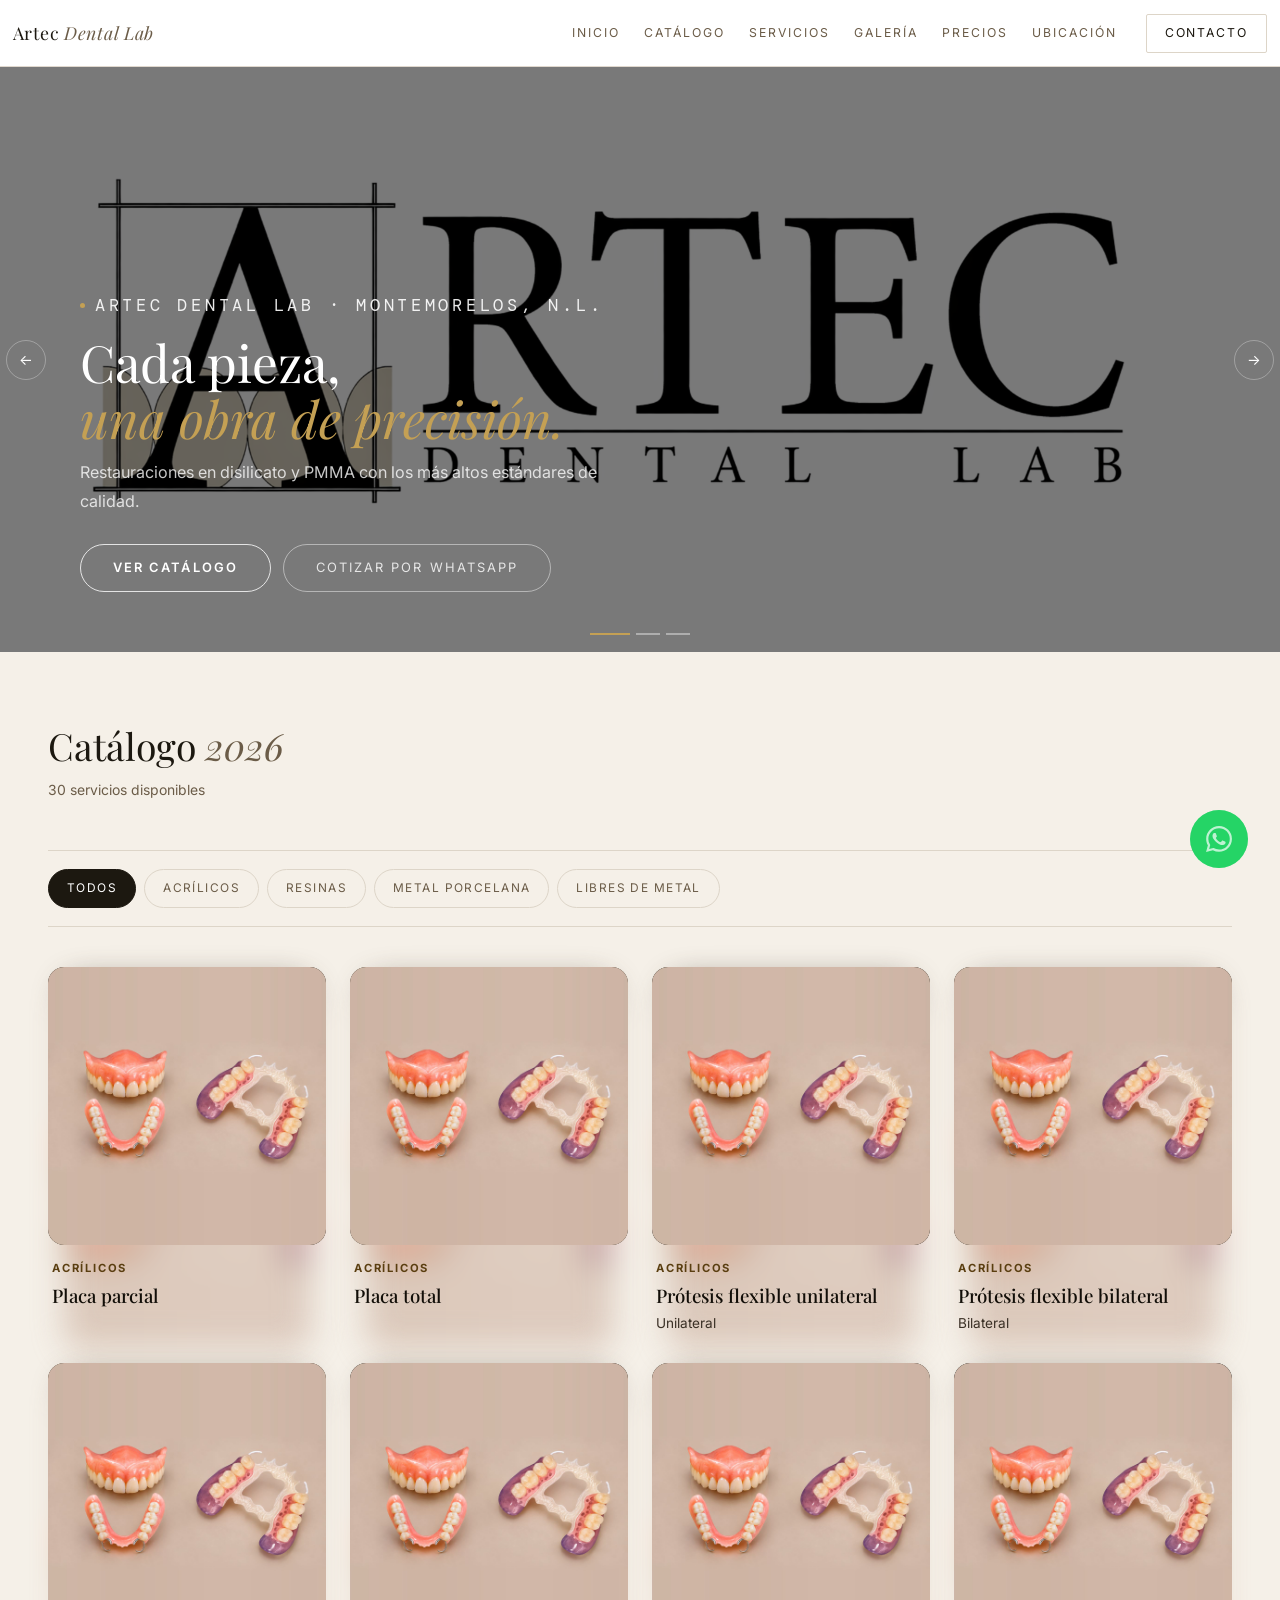
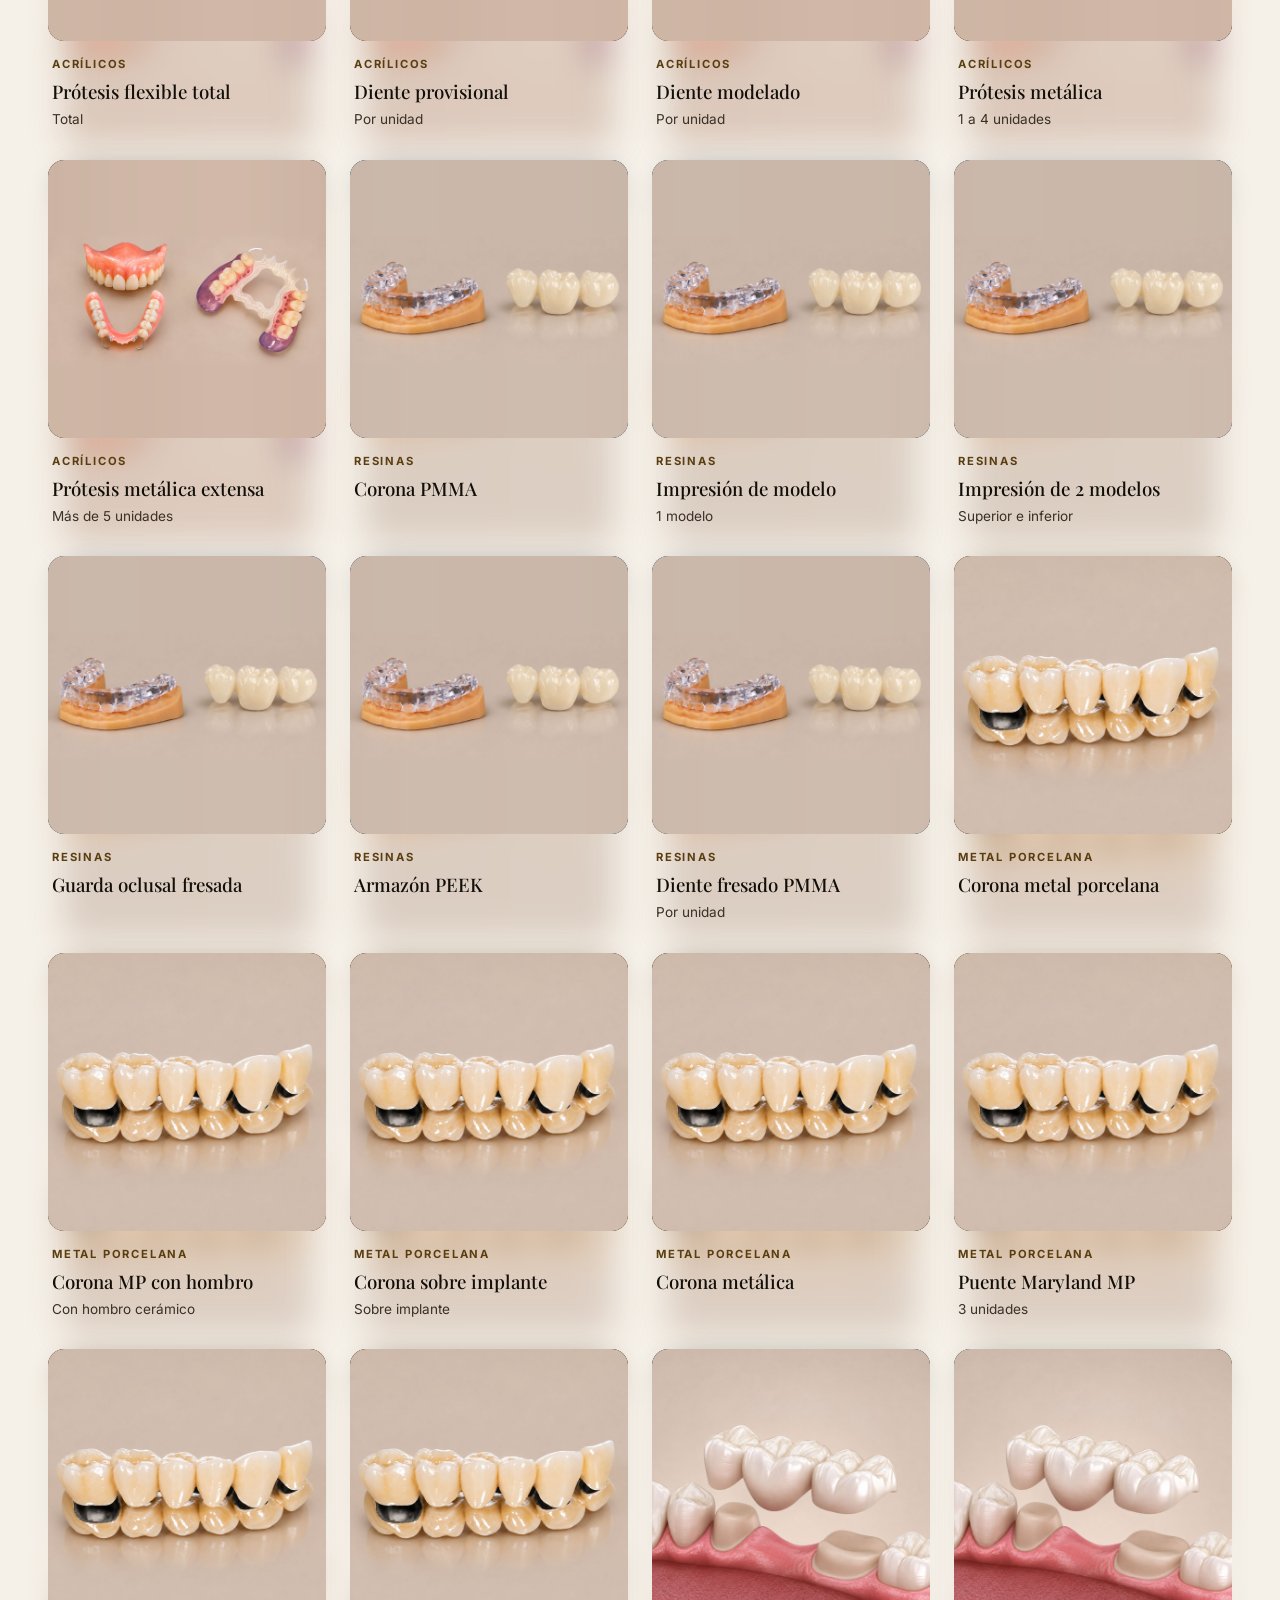
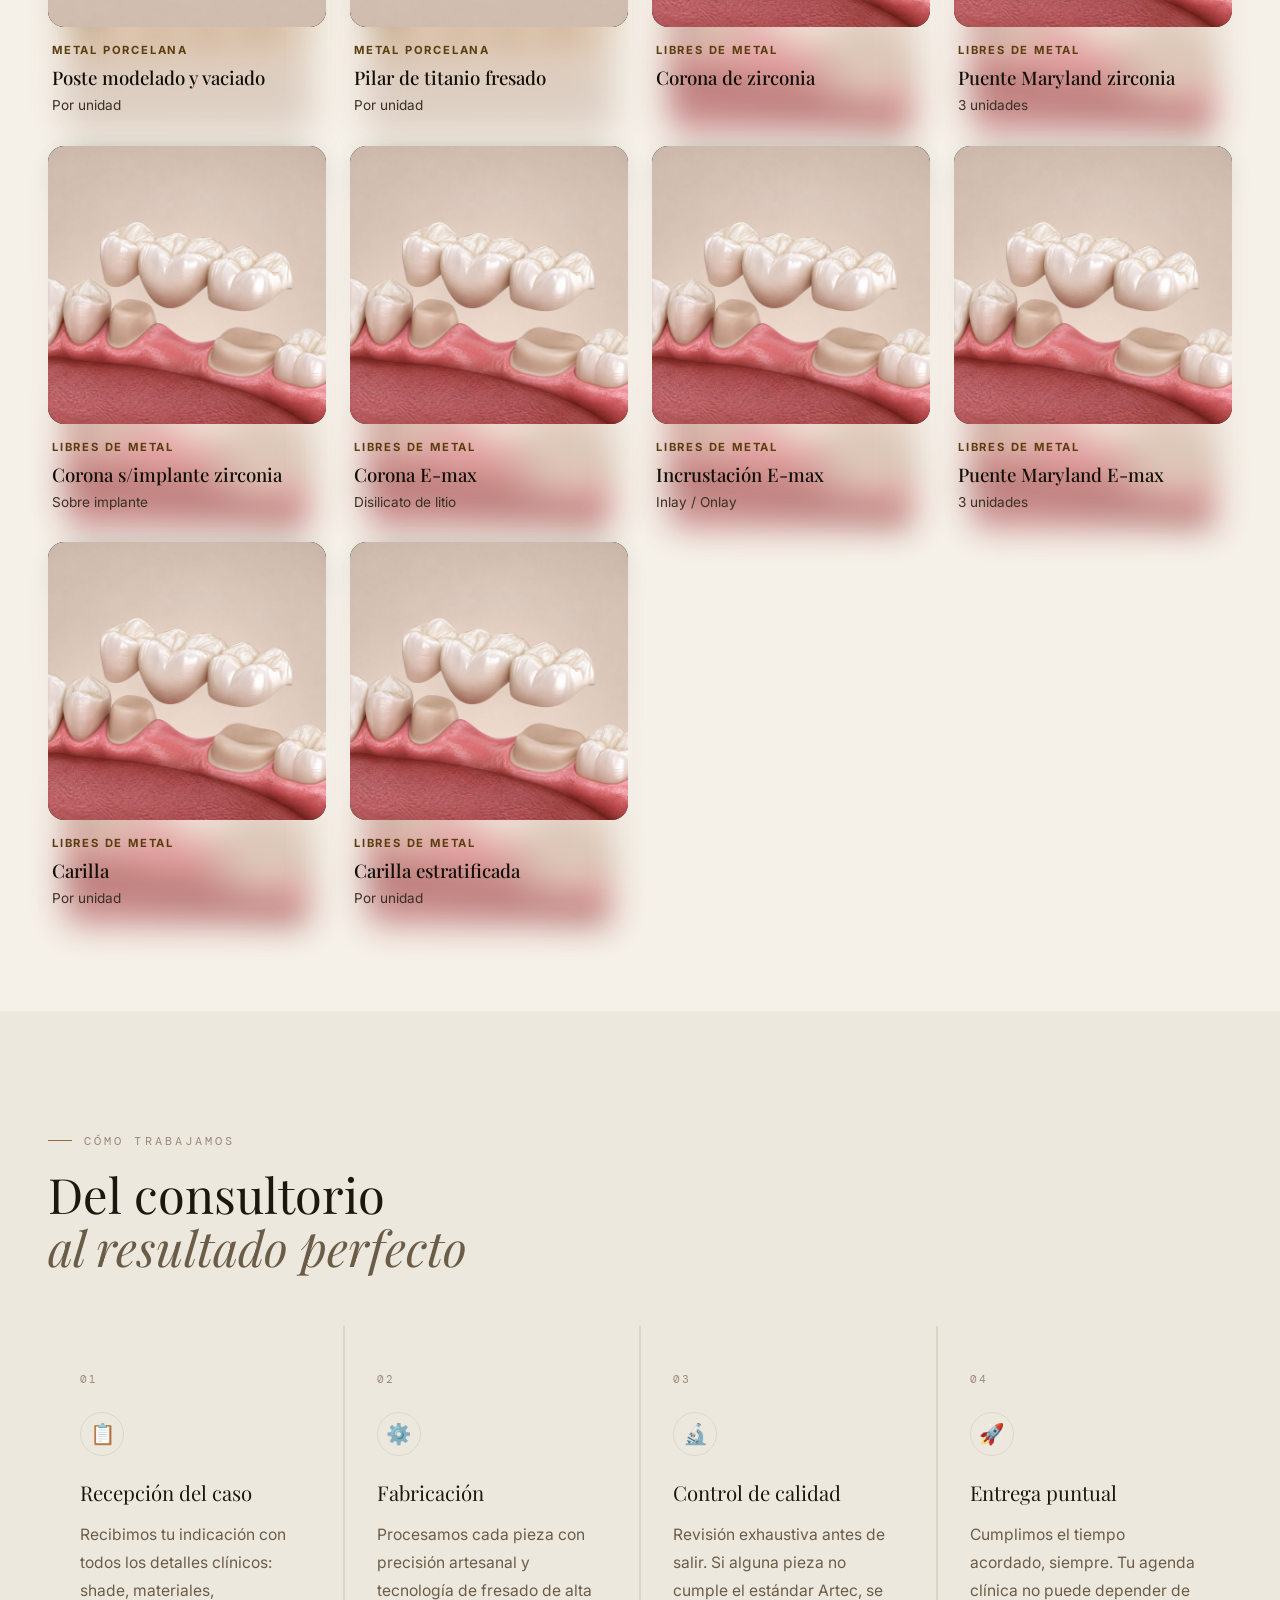
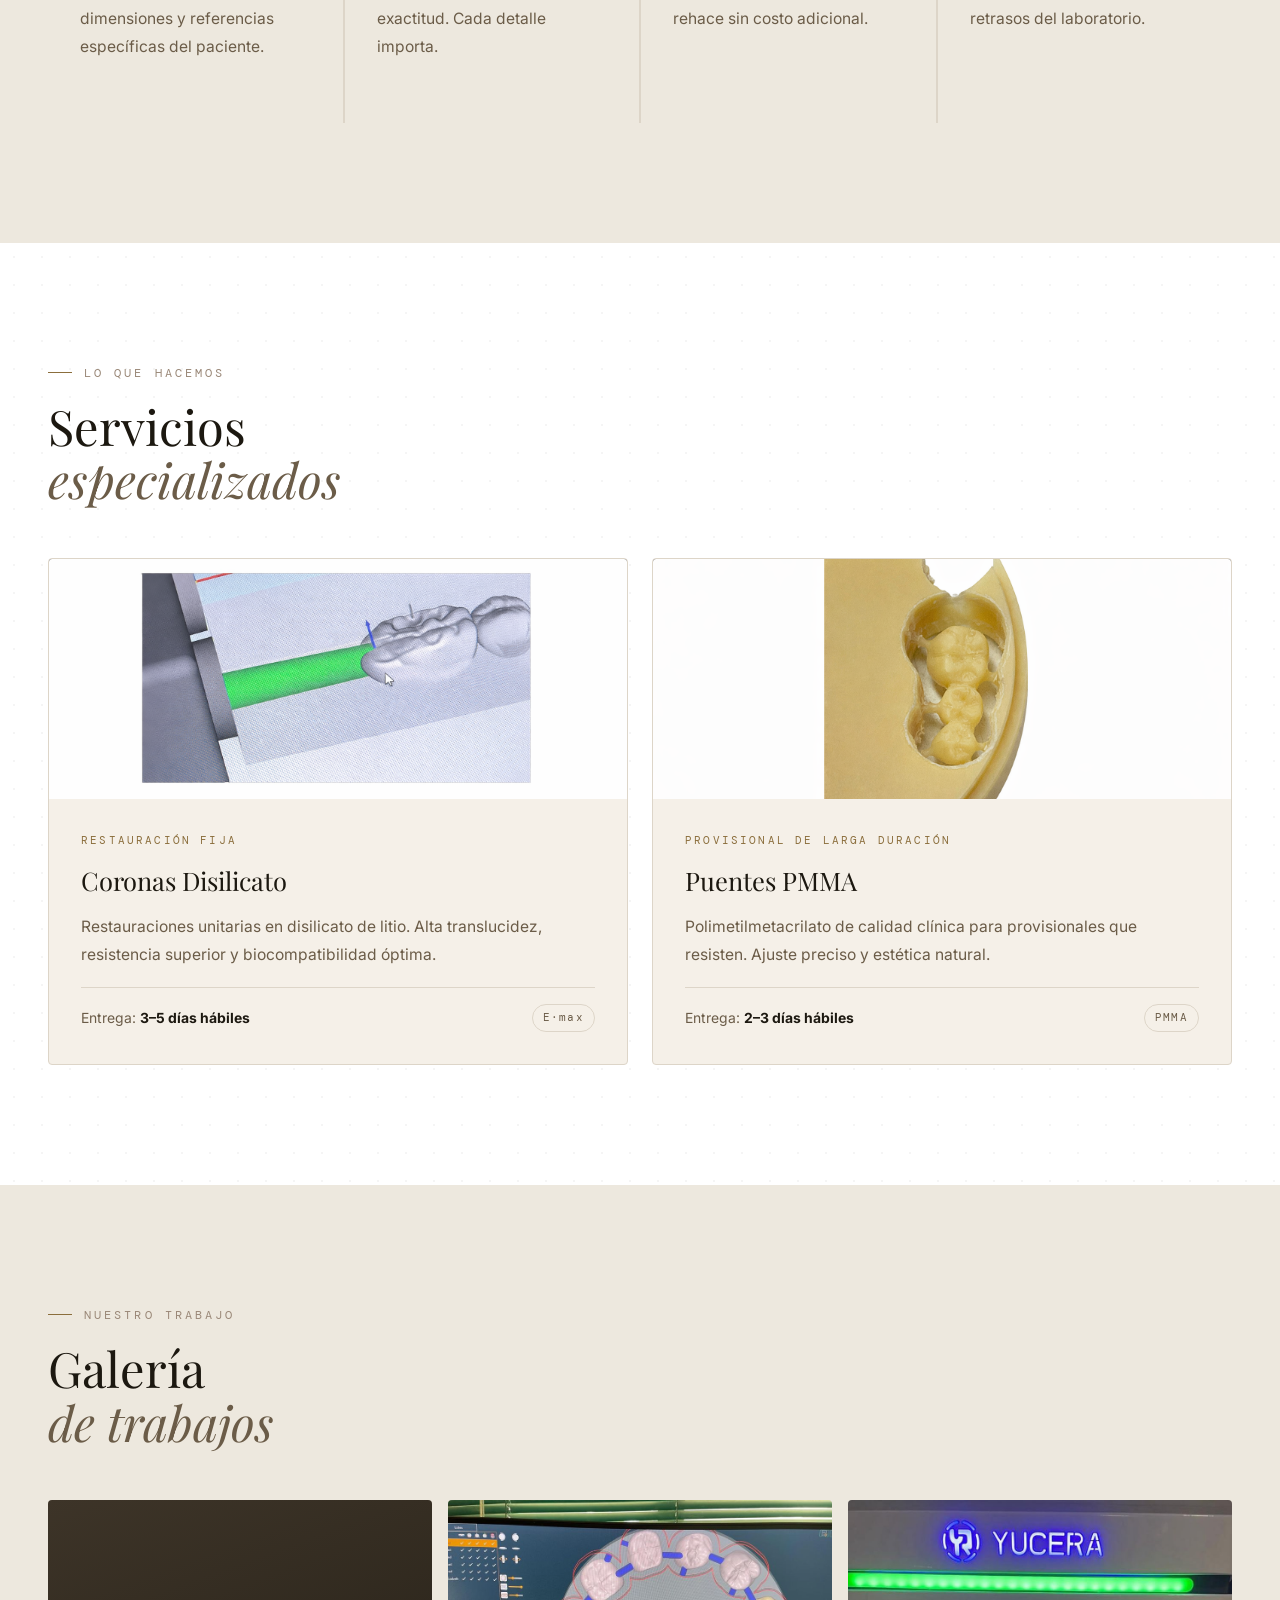
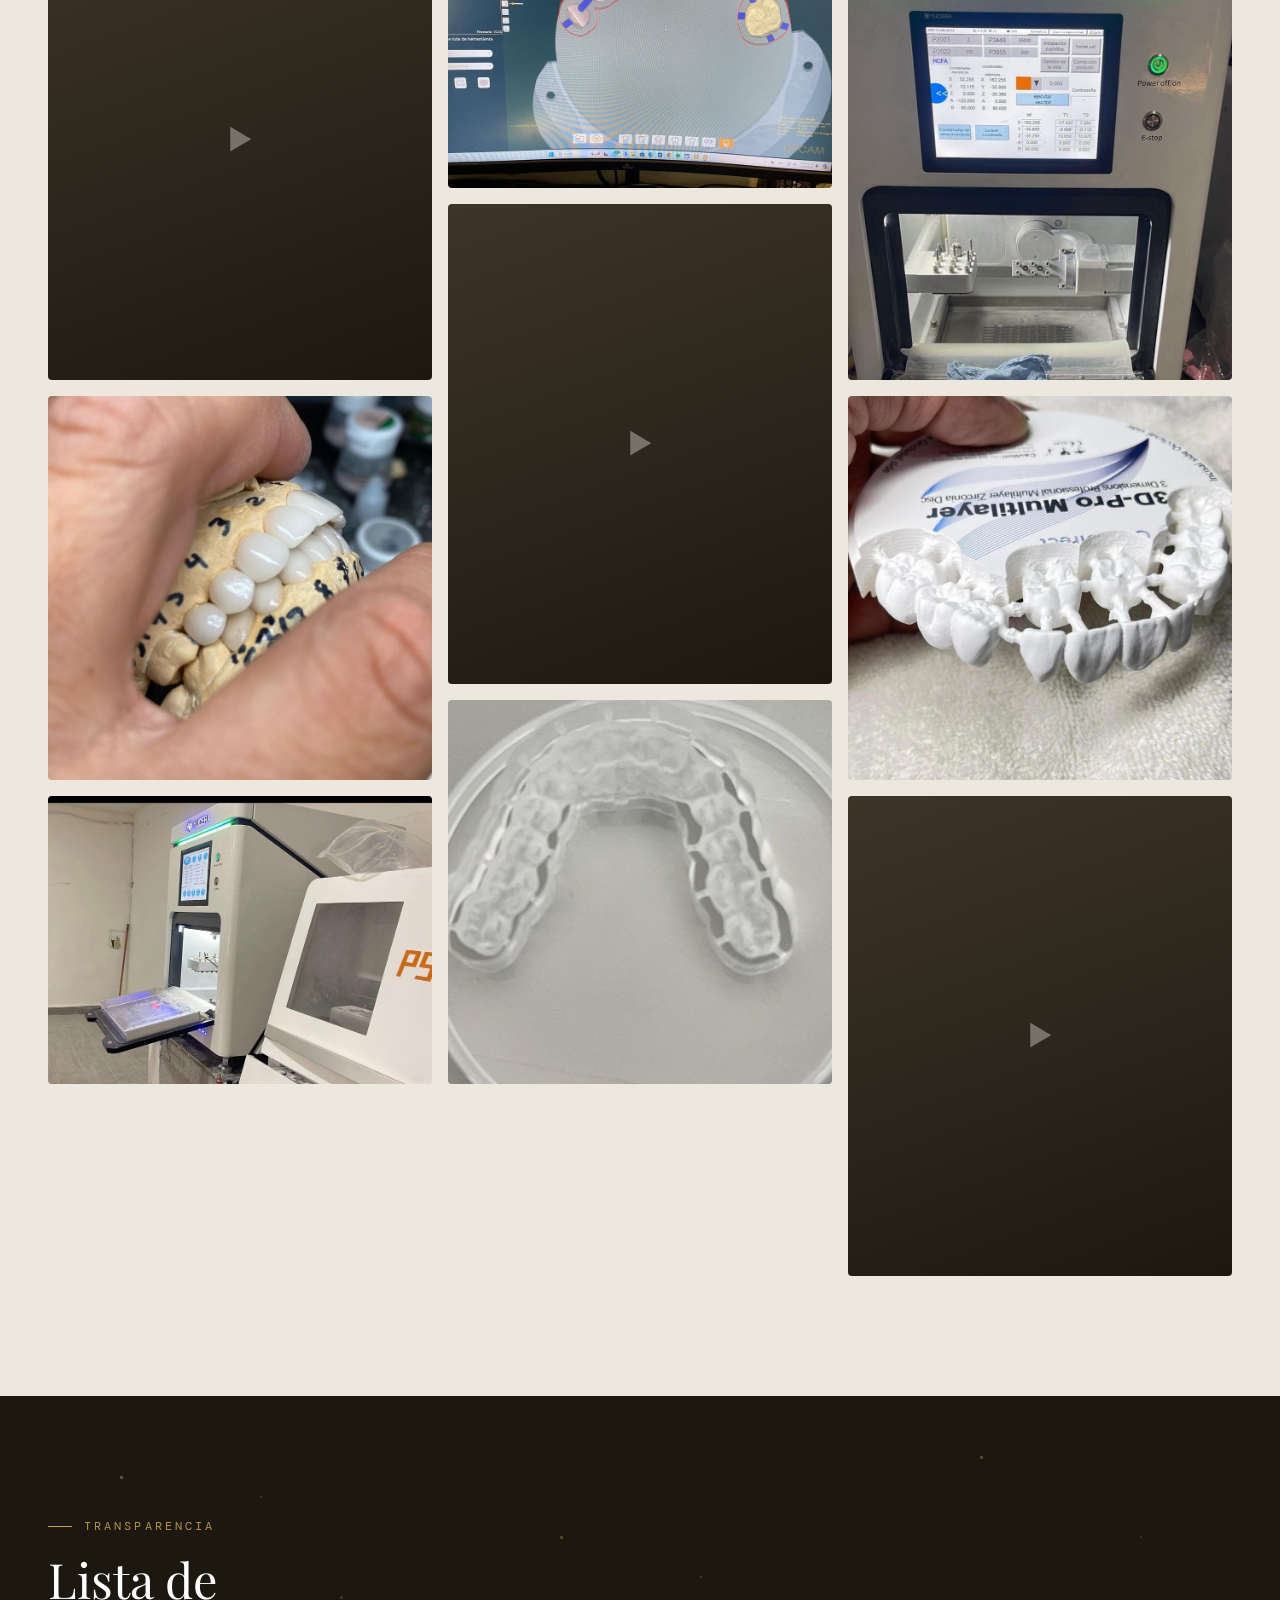
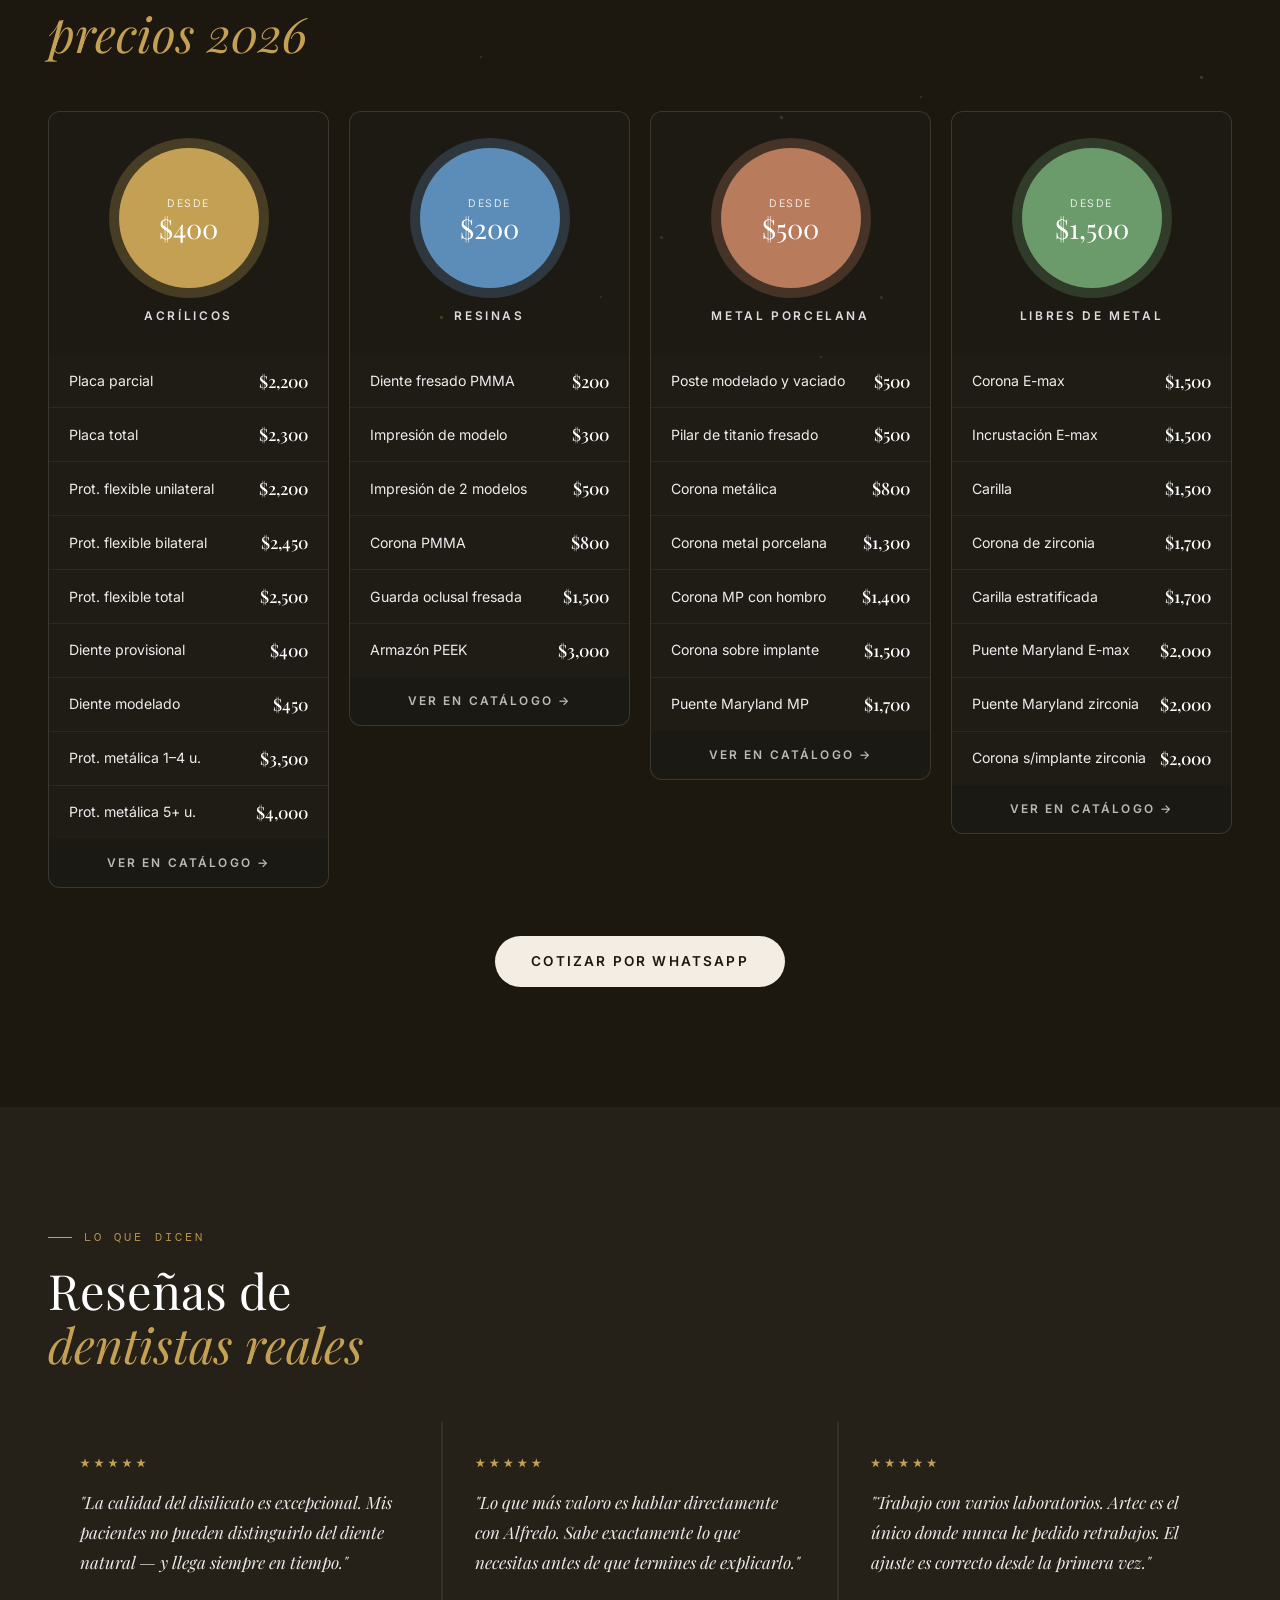
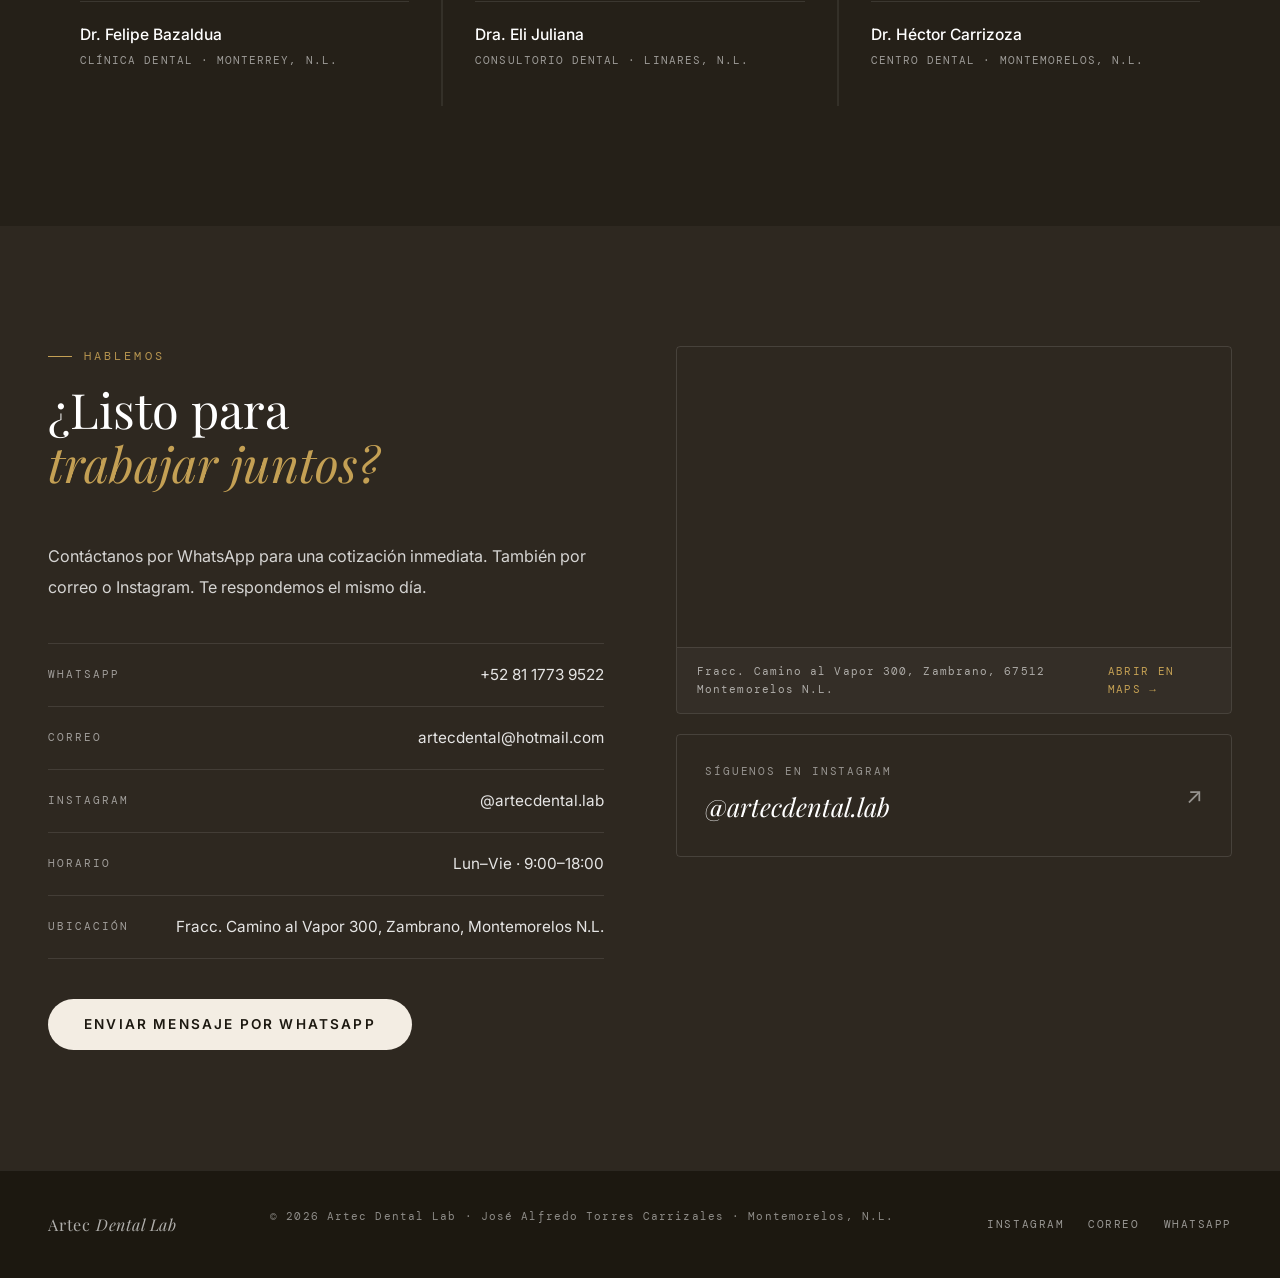
==== commit 4ebe67b0: "Agregar videos e imagenes del catalogo agregue imagenes para el catalogo, añadí las opiniones y fina" ====
--- a/index.html
+++ b/index.html
@@ -32,14 +32,14 @@
   </div>
 </nav>
 
-<div id="heroCarousel" class="carousel slide adl-hero" data-bs-ride="carousel">
+<div id="heroCarousel" class="carousel slide adl-hero" data-bs-ride="carousel" data-bs-interval="5000">
   <div class="carousel-indicators">
     <button type="button" data-bs-target="#heroCarousel" data-bs-slide-to="0" class="active"></button>
     <button type="button" data-bs-target="#heroCarousel" data-bs-slide-to="1"></button>
     <button type="button" data-bs-target="#heroCarousel" data-bs-slide-to="2"></button>
   </div>
   <div class="carousel-inner">
-    <div class="carousel-item active slide-1" style="background-image: url('imagenes/slide1.jpg')">
+    <div class="carousel-item active slide-1" style="background-image: url('imagenes/slide1.png')">
       <div class="carousel-caption adl-caption">
         <div class="slide-eyebrow"><span class="slide-dot"></span>Artec Dental Lab · Montemorelos, N.L.</div>
         <h2>Cada pieza,<br/><em>una obra de precisión.</em></h2>
@@ -50,7 +50,7 @@
         </div>
       </div>
     </div>
-    <div class="carousel-item slide-2" style="background-image: url('imagenes/slide2.jpg')">
+    <div class="carousel-item slide-2" style="background-image: url('imagenes/slide2.png')">
       <div class="carousel-caption adl-caption">
         <div class="slide-eyebrow"><span class="slide-dot"></span>Artec Dental Lab · Nuestros servicios</div>
         <h2>Coronas, puentes y<br/><em>restauraciones fijas</em></h2>
@@ -60,7 +60,7 @@
         </div>
       </div>
     </div>
-    <div class="carousel-item slide-3" style="background-image: url('imagenes/slide3.jpg')">
+    <div class="carousel-item slide-3" style="background-image: url('imagenes/slide3.png')">
       <div class="carousel-caption adl-caption">
         <div class="slide-eyebrow"><span class="slide-dot"></span>Artec Dental Lab · Atención directa</div>
         <h2>Cotiza tu caso<br/><em>hoy mismo.</em></h2>
@@ -137,8 +137,8 @@
     <div class="servicios-grid">
       <div class="servicio-card reveal d1">
         <div class="servicio-img">
-          <img src="imagenes/corona-disilicato.jpg" alt="Corona Disilicato" onerror="this.style.display='none'"/>
-          <div class="img-placeholder"><span class="img-ph-icon">◈</span><span class="img-ph-text">Imagen próximamente</span></div>
+          <img src="imagenes/corona-disilicato.png" alt="Corona Disilicato" onerror="this.style.display='none'"/>
+          <div class="img-placeholder"><span class="img-ph-icon">◈</span></div>
         </div>
         <div class="servicio-body">
           <span class="servicio-tag">Restauración fija</span>
@@ -149,8 +149,8 @@
       </div>
       <div class="servicio-card reveal d2">
         <div class="servicio-img">
-          <img src="imagenes/puente-pmma.jpg" alt="Puente PMMA" onerror="this.style.display='none'"/>
-          <div class="img-placeholder"><span class="img-ph-icon">◇</span><span class="img-ph-text">Imagen próximamente</span></div>
+          <img src="imagenes/puente-pmma.png" alt="Puente PMMA" onerror="this.style.display='none'"/>
+          <div class="img-placeholder"><span class="img-ph-icon">◇</span></div>
         </div>
         <div class="servicio-body">
           <span class="servicio-tag">Provisional de larga duración</span>
@@ -168,12 +168,18 @@
     <div class="eyebrow reveal">Nuestro trabajo</div>
     <h2 class="section-h reveal">Galería<br/><em>de trabajos</em></h2>
     <div class="galeria-masonry">
-      <div class="gal-item reveal d1"><div class="gal-inner"><div class="gal-ph" style="height:220px"><span class="gal-ph-icon">◈</span><span class="gal-ph-text">Imagen próximamente</span></div><div class="gal-overlay"><span>Corona Disilicato</span></div></div></div>
-      <div class="gal-item reveal d2"><div class="gal-inner"><div class="gal-ph" style="height:300px"><span class="gal-ph-icon">◇</span><span class="gal-ph-text">Imagen próximamente</span></div><div class="gal-overlay"><span>Puente PMMA</span></div></div></div>
-      <div class="gal-item reveal d3"><div class="gal-inner"><div class="gal-ph" style="height:260px"><span class="gal-ph-icon">○</span><span class="gal-ph-text">Imagen próximamente</span></div><div class="gal-overlay"><span>Detalle de precisión</span></div></div></div>
-      <div class="gal-item reveal d1"><div class="gal-inner"><div class="gal-ph" style="height:280px"><span class="gal-ph-icon">◈</span><span class="gal-ph-text">Imagen próximamente</span></div><div class="gal-overlay"><span>Restauración completa</span></div></div></div>
-      <div class="gal-item reveal d2"><div class="gal-inner"><div class="gal-ph" style="height:200px"><span class="gal-ph-icon">◇</span><span class="gal-ph-text">Imagen próximamente</span></div><div class="gal-overlay"><span>Sector anterior</span></div></div></div>
-      <div class="gal-item reveal d3"><div class="gal-inner"><div class="gal-ph" style="height:320px"><span class="gal-ph-icon">○</span><span class="gal-ph-text">Imagen próximamente</span></div><div class="gal-overlay"><span>Trabajo finalizado</span></div></div></div>
+      <!-- Columna 1 -->
+      <div class="gal-item gal-video gal-v45 reveal d1"><div class="gal-inner"><span class="gal-vid-ph">▶</span><video src="imagenes/galeria/video-01.mp4" muted loop autoplay playsinline preload="metadata"></video><div class="gal-overlay"><span>En el laboratorio</span></div></div></div>
+      <div class="gal-item reveal d1"><div class="gal-inner"><img src="imagenes/galeria/foto-01.jpg" alt="Enfilado de dientes" loading="lazy"/><div class="gal-overlay"><span>Enfilado de dientes</span></div></div></div>
+      <div class="gal-item reveal d1"><div class="gal-inner"><img src="imagenes/galeria/foto-02.jpg" alt="Equipo CAD/CAM" loading="lazy"/><div class="gal-overlay"><span>Equipo CAD/CAM</span></div></div></div>
+      <!-- Columna 2 -->
+      <div class="gal-item reveal d2"><div class="gal-inner"><img src="imagenes/galeria/foto-03.jpg" alt="Diseño digital" loading="lazy"/><div class="gal-overlay"><span>Diseño digital</span></div></div></div>
+      <div class="gal-item gal-video gal-v45 reveal d2"><div class="gal-inner"><span class="gal-vid-ph">▶</span><video src="imagenes/galeria/video-02.mp4" muted loop autoplay playsinline preload="metadata"></video><div class="gal-overlay"><span>En el laboratorio</span></div></div></div>
+      <div class="gal-item reveal d2"><div class="gal-inner"><img src="imagenes/galeria/foto-04.jpg" alt="Guarda oclusal" loading="lazy"/><div class="gal-overlay"><span>Guarda oclusal</span></div></div></div>
+      <!-- Columna 3 -->
+      <div class="gal-item reveal d3"><div class="gal-inner"><img src="imagenes/galeria/foto-05.jpg" alt="Fresado CAD/CAM" loading="lazy"/><div class="gal-overlay"><span>Fresado CAD/CAM</span></div></div></div>
+      <div class="gal-item reveal d3"><div class="gal-inner"><img src="imagenes/galeria/foto-06.jpg" alt="Zirconia multicapa" loading="lazy"/><div class="gal-overlay"><span>Zirconia multicapa</span></div></div></div>
+      <div class="gal-item gal-video gal-v45 reveal d3"><div class="gal-inner"><span class="gal-vid-ph">▶</span><video src="imagenes/galeria/video-03.mp4" muted loop autoplay playsinline preload="metadata"></video><div class="gal-overlay"><span>En el laboratorio</span></div></div></div>
     </div>
   </div>
 </section>
@@ -253,17 +259,17 @@
       <div class="resena-card reveal d1">
         <div class="stars"><div class="star"></div><div class="star"></div><div class="star"></div><div class="star"></div><div class="star"></div></div>
         <p class="resena-q">"La calidad del disilicato es excepcional. Mis pacientes no pueden distinguirlo del diente natural — y llega siempre en tiempo."</p>
-        <div class="resena-author"><div class="resena-name">Dr. Ejemplo Dentista</div><div class="resena-clinic">Clínica Dental · Monterrey, N.L.</div></div>
+        <div class="resena-author"><div class="resena-name">Dr. Felipe Bazaldua</div><div class="resena-clinic">Clínica Dental · Monterrey, N.L.</div></div>
       </div>
       <div class="resena-card reveal d2">
         <div class="stars"><div class="star"></div><div class="star"></div><div class="star"></div><div class="star"></div><div class="star"></div></div>
         <p class="resena-q">"Lo que más valoro es hablar directamente con Alfredo. Sabe exactamente lo que necesitas antes de que termines de explicarlo."</p>
-        <div class="resena-author"><div class="resena-name">Dra. Ejemplo Dentista</div><div class="resena-clinic">Consultorio Dental · Linares, N.L.</div></div>
+        <div class="resena-author"><div class="resena-name">Dra. Eli Juliana</div><div class="resena-clinic">Consultorio Dental · Linares, N.L.</div></div>
       </div>
       <div class="resena-card reveal d3">
         <div class="stars"><div class="star"></div><div class="star"></div><div class="star"></div><div class="star"></div><div class="star"></div></div>
         <p class="resena-q">"Trabajo con varios laboratorios. Artec es el único donde nunca he pedido retrabajos. El ajuste es correcto desde la primera vez."</p>
-        <div class="resena-author"><div class="resena-name">Dr. Ejemplo Dentista</div><div class="resena-clinic">Centro Dental · Montemorelos, N.L.</div></div>
+        <div class="resena-author"><div class="resena-name">Dr. Héctor Carrizoza</div><div class="resena-clinic">Centro Dental · Montemorelos, N.L.</div></div>
       </div>
     </div>
   </div>
--- a/styles.css
+++ b/styles.css
@@ -49,36 +49,40 @@
 /* =========================================================
    HERO CAROUSEL
    ========================================================= */
-.adl-hero{position:relative;overflow:hidden}
+.adl-hero{position:relative;overflow:hidden;background:#1C1810}
 .adl-hero .carousel-item{
   height:65vh;
   min-height:350px;
   background:no-repeat center center scroll;
-  -webkit-background-size:cover;
-  -moz-background-size:cover;
-  -o-background-size:cover;
   background-size:cover;
 }
 .slide-1{background-color:#1C1810}
 .slide-2{background-color:#1a1612}
 .slide-3{background-color:#252018}
 .adl-caption{
-  position:absolute;bottom:0;left:0;right:0;
-  padding:60px 80px 60px;
-  background:linear-gradient(to top,rgba(0,0,0,.72),transparent);
-  text-align:left;
-  width:100%;max-width:100%;
-}
-.slide-eyebrow{font-family:var(--mono);font-size:.68rem;letter-spacing:.28em;text-transform:uppercase;color:rgba(255,255,255,.6);margin-bottom:14px;display:flex;align-items:center;gap:10px}
+  position:absolute!important;
+  top:0!important;bottom:0!important;left:0!important;right:0!important;
+  padding:0 80px 60px!important;
+  background:rgba(0,0,0,.52);
+  text-align:left!important;
+  display:flex!important;
+  flex-direction:column!important;
+  justify-content:flex-end!important;
+  pointer-events:none;
+}
+.adl-caption *{pointer-events:auto}
+.adl-hero .carousel-control-prev,.adl-hero .carousel-control-next{z-index:20}
+.adl-hero .carousel-indicators{z-index:20}
+.slide-eyebrow{font-family:var(--mono);font-size:1rem;letter-spacing:.22em;text-transform:uppercase;color:rgba(255,255,255,.9);margin-bottom:14px;display:flex;align-items:center;gap:10px}
 .slide-dot{width:5px;height:5px;border-radius:50%;background:var(--gold-lt);display:inline-block;flex-shrink:0;animation:sdot 2s ease-in-out infinite}
 @keyframes sdot{0%,100%{opacity:1}50%{opacity:.15}}
 .adl-caption h2{font-family:var(--serif);font-size:clamp(2rem,4vw,3.8rem);font-weight:400;color:#FFFFFF;line-height:1.1;margin-bottom:12px}
 .adl-caption h2 em{font-style:italic;color:var(--gold-lt)}
 .adl-caption p{font-size:.95rem;color:rgba(255,255,255,.78);max-width:520px;line-height:1.8;margin-bottom:28px}
 .hero-btns{display:flex;gap:12px;flex-wrap:wrap}
-.btn-hp{display:inline-block;background:#F3EDE3;color:#1C1810;padding:12px 32px;font-size:.76rem;font-weight:600;letter-spacing:.16em;text-transform:uppercase;border-radius:2px;transition:all .3s}
-.btn-hp:hover{opacity:.88;transform:translateY(-2px);color:#1C1810}
-.btn-hs{display:inline-block;border:1.5px solid rgba(255,255,255,.3);color:rgba(255,255,255,.82);padding:12px 32px;font-size:.76rem;letter-spacing:.16em;text-transform:uppercase;border-radius:2px;transition:all .3s}
+.btn-hp{display:inline-block;background:transparent;color:#fff;border:1.5px solid rgba(255,255,255,.8);padding:12px 32px;font-size:.76rem;font-weight:600;letter-spacing:.16em;text-transform:uppercase;border-radius:100px;transition:all .3s}
+.btn-hp:hover{background:rgba(255,255,255,.15);border-color:#fff;transform:translateY(-2px);color:#fff}
+.btn-hs{display:inline-block;border:1.5px solid rgba(255,255,255,.45);color:rgba(255,255,255,.82);padding:12px 32px;font-size:.76rem;letter-spacing:.16em;text-transform:uppercase;border-radius:100px;transition:all .3s}
 .btn-hs:hover{border-color:#fff;color:#fff;transform:translateY(-2px)}
 .adl-hero .carousel-indicators [data-bs-target]{width:24px;height:2px;border-radius:0;background:rgba(255,255,255,.4);border:none;opacity:1;transition:background .3s,width .3s}
 .adl-hero .carousel-indicators .active{background:var(--gold-lt);width:40px}
@@ -132,10 +136,10 @@
 .card-overlay{position:absolute;inset:0;background:rgba(28,24,16,.4);border-radius:16px;display:flex;align-items:center;justify-content:center;opacity:0;transition:opacity .3s;z-index:2}
 .product-card:hover .card-overlay{opacity:1}
 .card-overlay-btn{background:#fff;color:var(--ink);border:none;padding:10px 22px;font-size:.72rem;font-weight:600;letter-spacing:.12em;text-transform:uppercase;border-radius:100px;cursor:pointer}
-.card-info{padding:14px 4px 0;background:transparent}
-.card-cat-badge{font-size:.66rem;letter-spacing:.16em;text-transform:uppercase;color:#6B4E1C;font-weight:700;margin-bottom:6px;display:block}
-.card-name{font-family:var(--serif);font-size:1.1rem;font-weight:400;color:#1C1810;line-height:1.3;margin-bottom:4px}
-.card-detalle{font-size:.8rem;color:#4A3F32}
+.card-info{padding:14px 4px 0;background:transparent;position:relative;z-index:2}
+.card-cat-badge{font-size:.66rem;letter-spacing:.16em;text-transform:uppercase;color:#5A3E10;font-weight:700;margin-bottom:6px;display:block}
+.card-name{font-family:var(--serif);font-size:1.1rem;font-weight:500;color:#120E08;line-height:1.3;margin-bottom:4px}
+.card-detalle{font-size:.8rem;color:#3A3025}
 .empty-state{grid-column:1/-1;text-align:center;padding:80px 20px}
 .empty-state p{font-family:var(--serif);font-size:1.3rem;color:var(--silver);font-style:italic}
 
@@ -164,7 +168,7 @@
 .servicio-card{background:var(--cream);border:1.5px solid var(--border);border-radius:4px;overflow:hidden;transition:transform .4s var(--ease),box-shadow .4s}
 .servicio-card:hover{transform:translateY(-6px);box-shadow:0 20px 60px rgba(0,0,0,.1)}
 .servicio-img{width:100%;height:240px;background:var(--ink3);display:flex;flex-direction:column;align-items:center;justify-content:center;gap:10px;position:relative;overflow:hidden}
-.servicio-img img{position:absolute;inset:0;width:100%;height:100%;object-fit:cover;transition:transform .6s var(--ease)}
+.servicio-img img{position:absolute;inset:0;width:100%;height:100%;object-fit:cover;transition:transform .6s var(--ease);z-index:2}
 .servicio-card:hover .servicio-img img{transform:scale(1.06)}
 .img-placeholder{display:flex;flex-direction:column;align-items:center;gap:8px;z-index:1}
 .img-ph-icon{font-size:2rem;opacity:.28;color:rgba(255,255,255,.6)}
@@ -194,6 +198,14 @@
 .gal-overlay{position:absolute;inset:0;background:linear-gradient(to top,rgba(0,0,0,.7) 0%,transparent 60%);display:flex;align-items:flex-end;padding:16px;opacity:0;transition:opacity .3s}
 .gal-item:hover .gal-overlay{opacity:1}
 .gal-overlay span{font-family:var(--mono);font-size:.64rem;letter-spacing:.12em;text-transform:uppercase;color:#fff}
+/* Galería: videos */
+.gal-video .gal-inner{background:linear-gradient(160deg,#3d3428,#1c1810)}
+.gal-v45 .gal-inner{aspect-ratio:4/5}
+.gal-v169 .gal-inner{aspect-ratio:16/9}
+.gal-video video{position:absolute;inset:0;width:100%;height:100%;object-fit:cover;display:block;z-index:1;transition:transform .6s var(--ease)}
+.gal-item:hover .gal-video video,.gal-video:hover video{transform:scale(1.06)}
+.gal-vid-ph{position:absolute;inset:0;display:flex;align-items:center;justify-content:center;font-size:1.6rem;color:rgba(255,255,255,.35);z-index:0}
+.gal-overlay{z-index:2}
 
 /* =========================================================
    PRECIOS
@@ -233,7 +245,7 @@
 .pc-btn-rose:hover{background:rgba(184,123,91,.2);color:#D4A080}
 .pc-btn-green:hover{background:rgba(107,155,107,.2);color:#8FBF8F}
 .precios-footer{margin-top:48px;text-align:center}
-.btn-a{display:inline-block;background:#F3EDE3;color:var(--ink);padding:14px 36px;font-size:.8rem;font-weight:600;letter-spacing:.16em;text-transform:uppercase;border-radius:2px;transition:all .3s}
+.btn-a{display:inline-block;background:#F3EDE3;color:var(--ink);padding:14px 36px;font-size:.8rem;font-weight:600;letter-spacing:.16em;text-transform:uppercase;border-radius:100px;transition:all .3s}
 .btn-a:hover{opacity:.88;transform:translateY(-2px);color:var(--ink)}
 
 /* =========================================================
@@ -360,9 +372,9 @@
 .spec-val{font-size:.9rem;color:var(--ink);font-weight:500}
 
 .detalle-cta{display:flex;flex-direction:column;gap:12px;margin-top:0}
-.btn-whatsapp{display:flex;align-items:center;justify-content:center;gap:10px;background:#25D366;color:#fff;border:none;border-radius:4px;padding:15px 28px;font-size:.82rem;font-weight:600;letter-spacing:.12em;text-transform:uppercase;cursor:pointer;transition:background .3s;text-decoration:none}
+.btn-whatsapp{display:flex;align-items:center;justify-content:center;gap:10px;background:#25D366;color:#fff;border:none;border-radius:100px;padding:15px 28px;font-size:.82rem;font-weight:600;letter-spacing:.12em;text-transform:uppercase;cursor:pointer;transition:background .3s;text-decoration:none}
 .btn-whatsapp:hover{background:#1ea855;color:#fff}
-.btn-call{display:flex;align-items:center;justify-content:center;gap:8px;background:none;color:var(--silver);border:1.5px solid var(--border);border-radius:4px;padding:13px 28px;font-size:.78rem;letter-spacing:.12em;text-transform:uppercase;cursor:pointer;transition:all .3s;text-decoration:none}
+.btn-call{display:flex;align-items:center;justify-content:center;gap:8px;background:none;color:var(--silver);border:1.5px solid var(--border);border-radius:100px;padding:13px 28px;font-size:.78rem;letter-spacing:.12em;text-transform:uppercase;cursor:pointer;transition:all .3s;text-decoration:none}
 .btn-call:hover{border-color:var(--ink);color:var(--ink)}
 .btn-back{display:block;text-align:center;font-size:.75rem;letter-spacing:.12em;text-transform:uppercase;color:var(--silver);transition:color .3s;padding:8px 0}
 .btn-back:hover{color:var(--ink)}
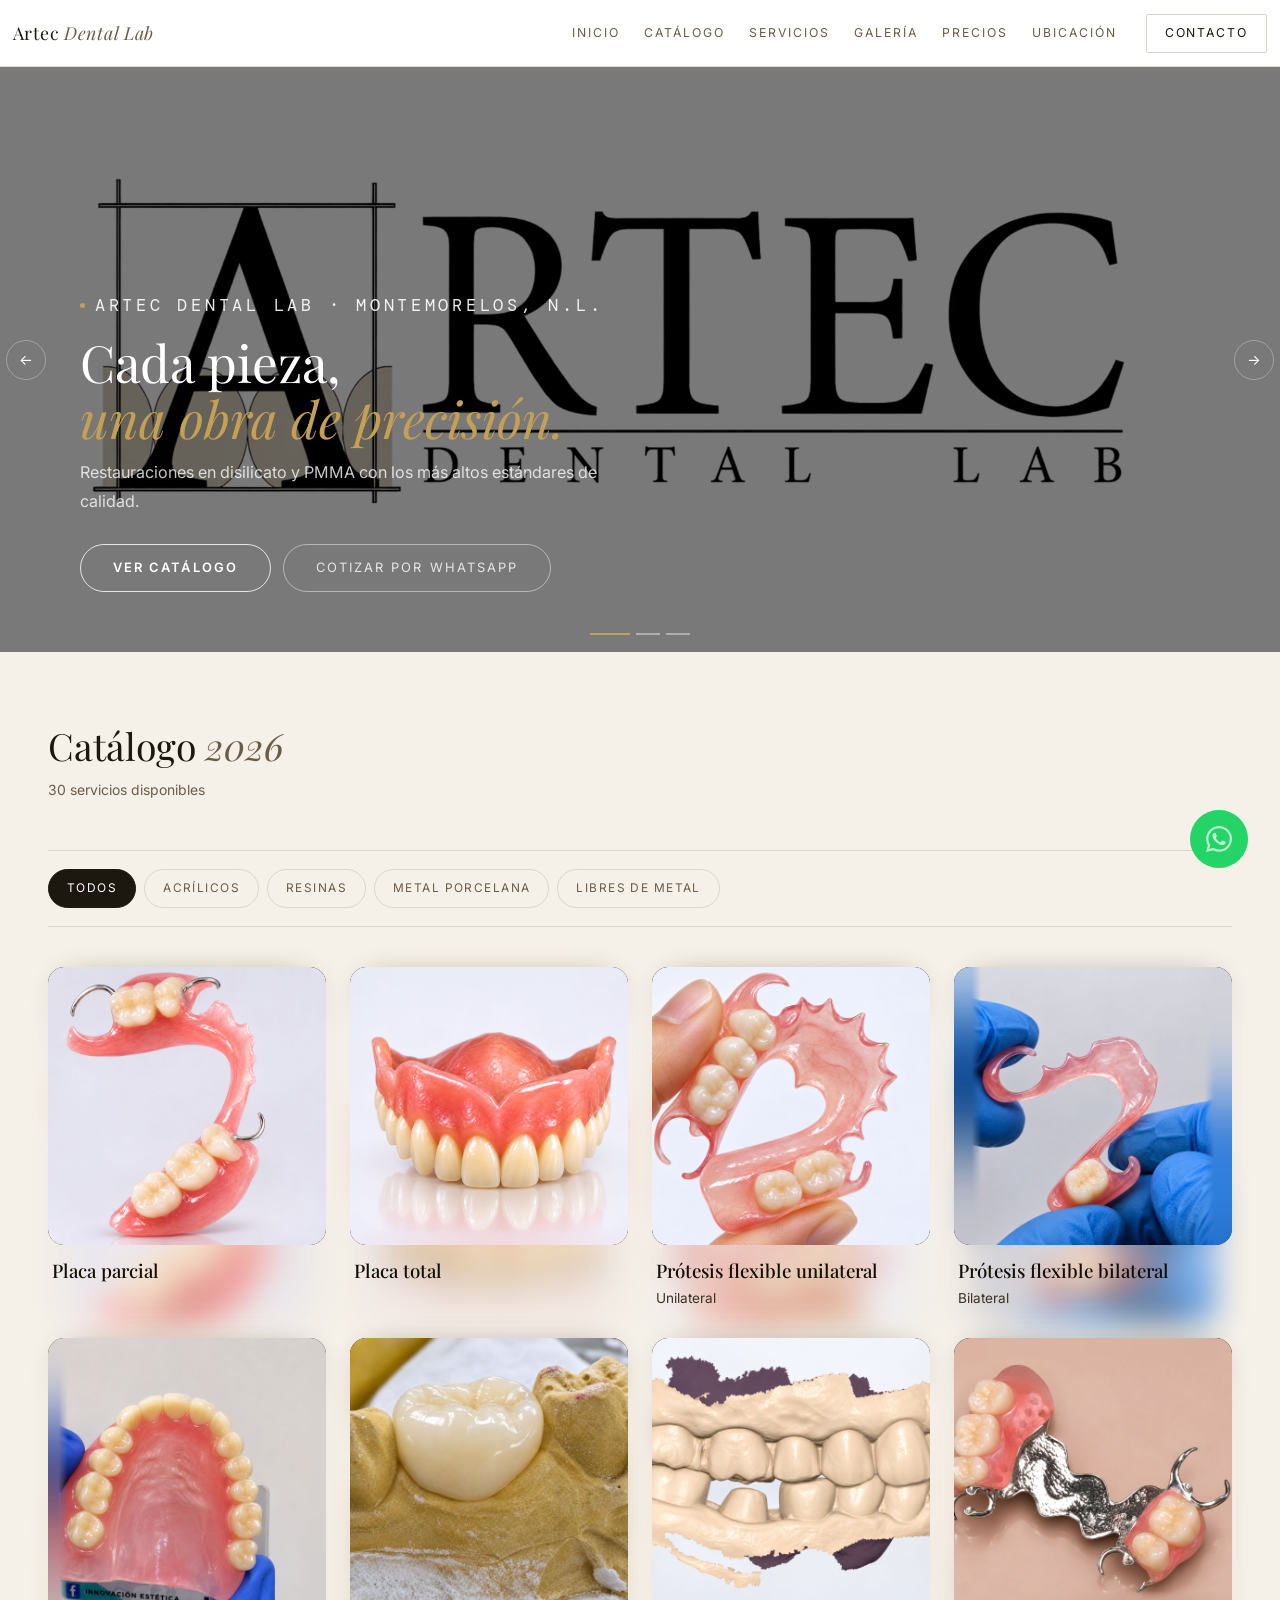
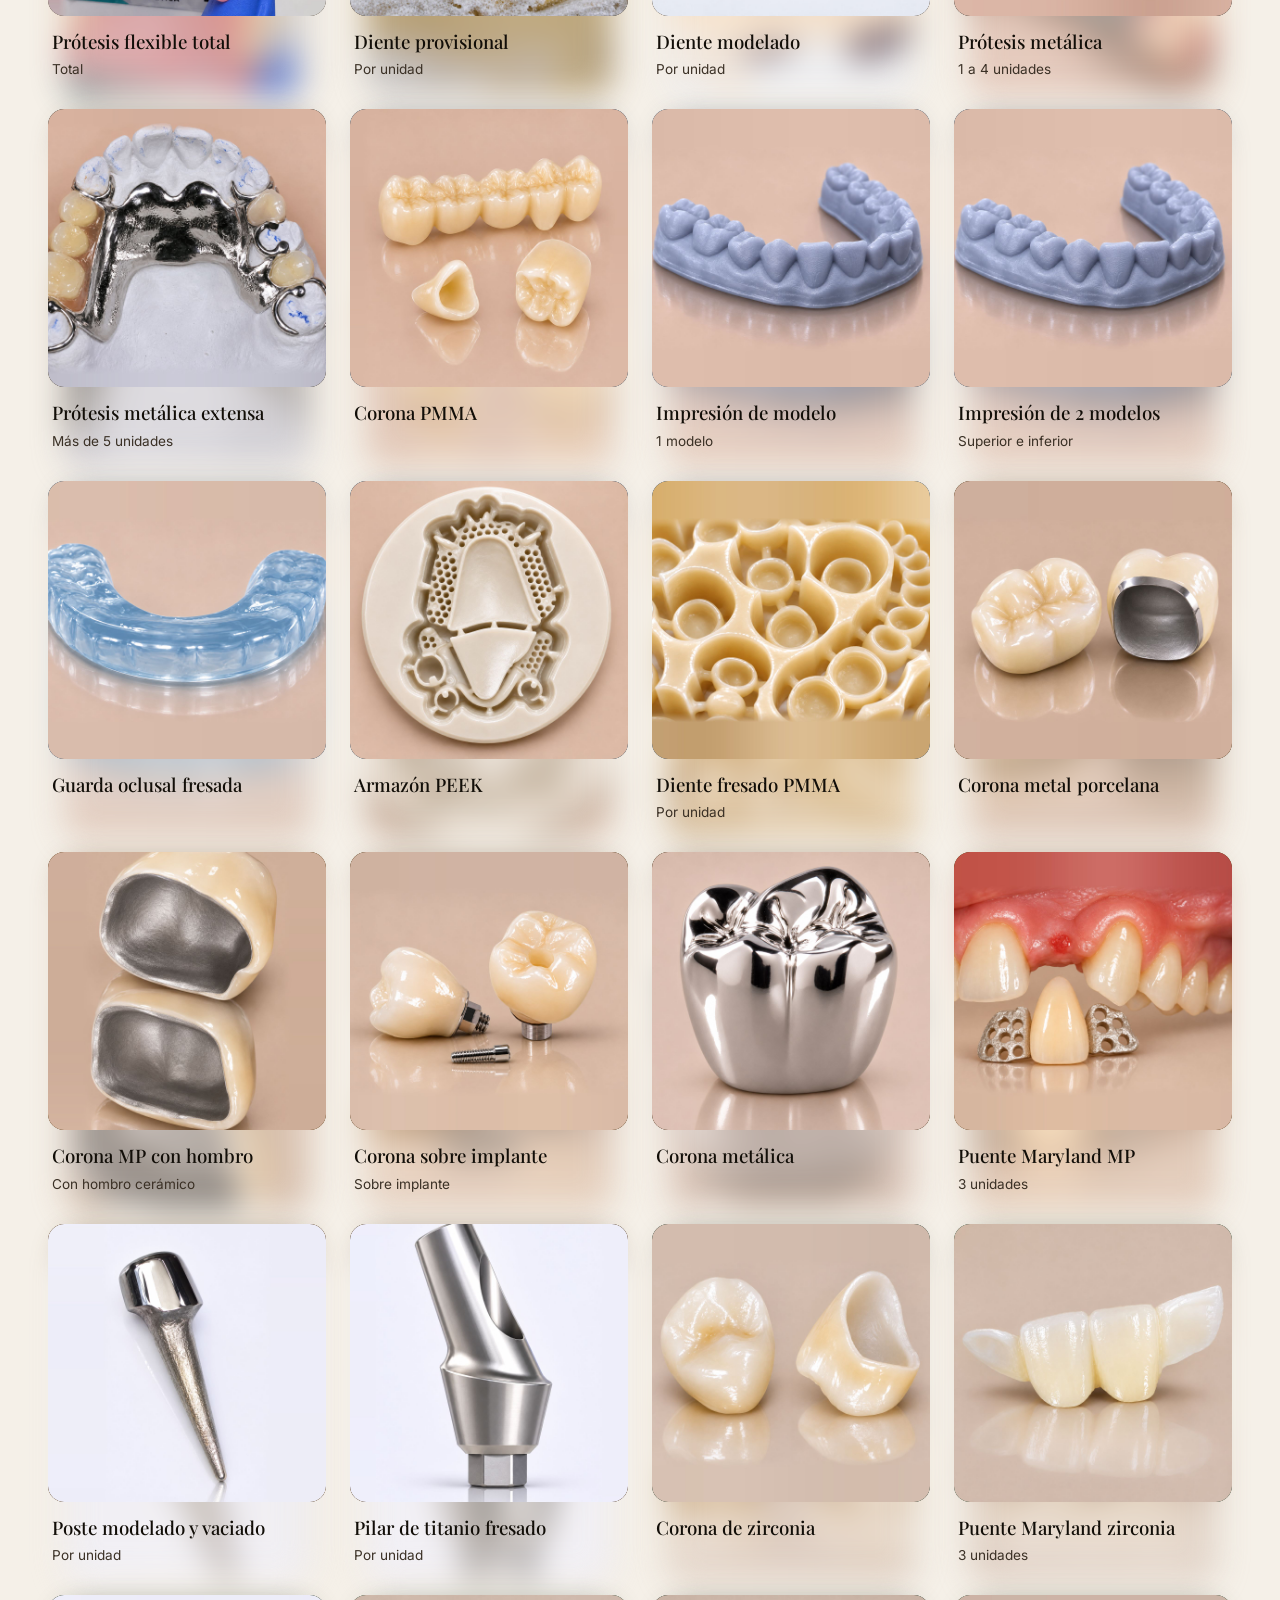
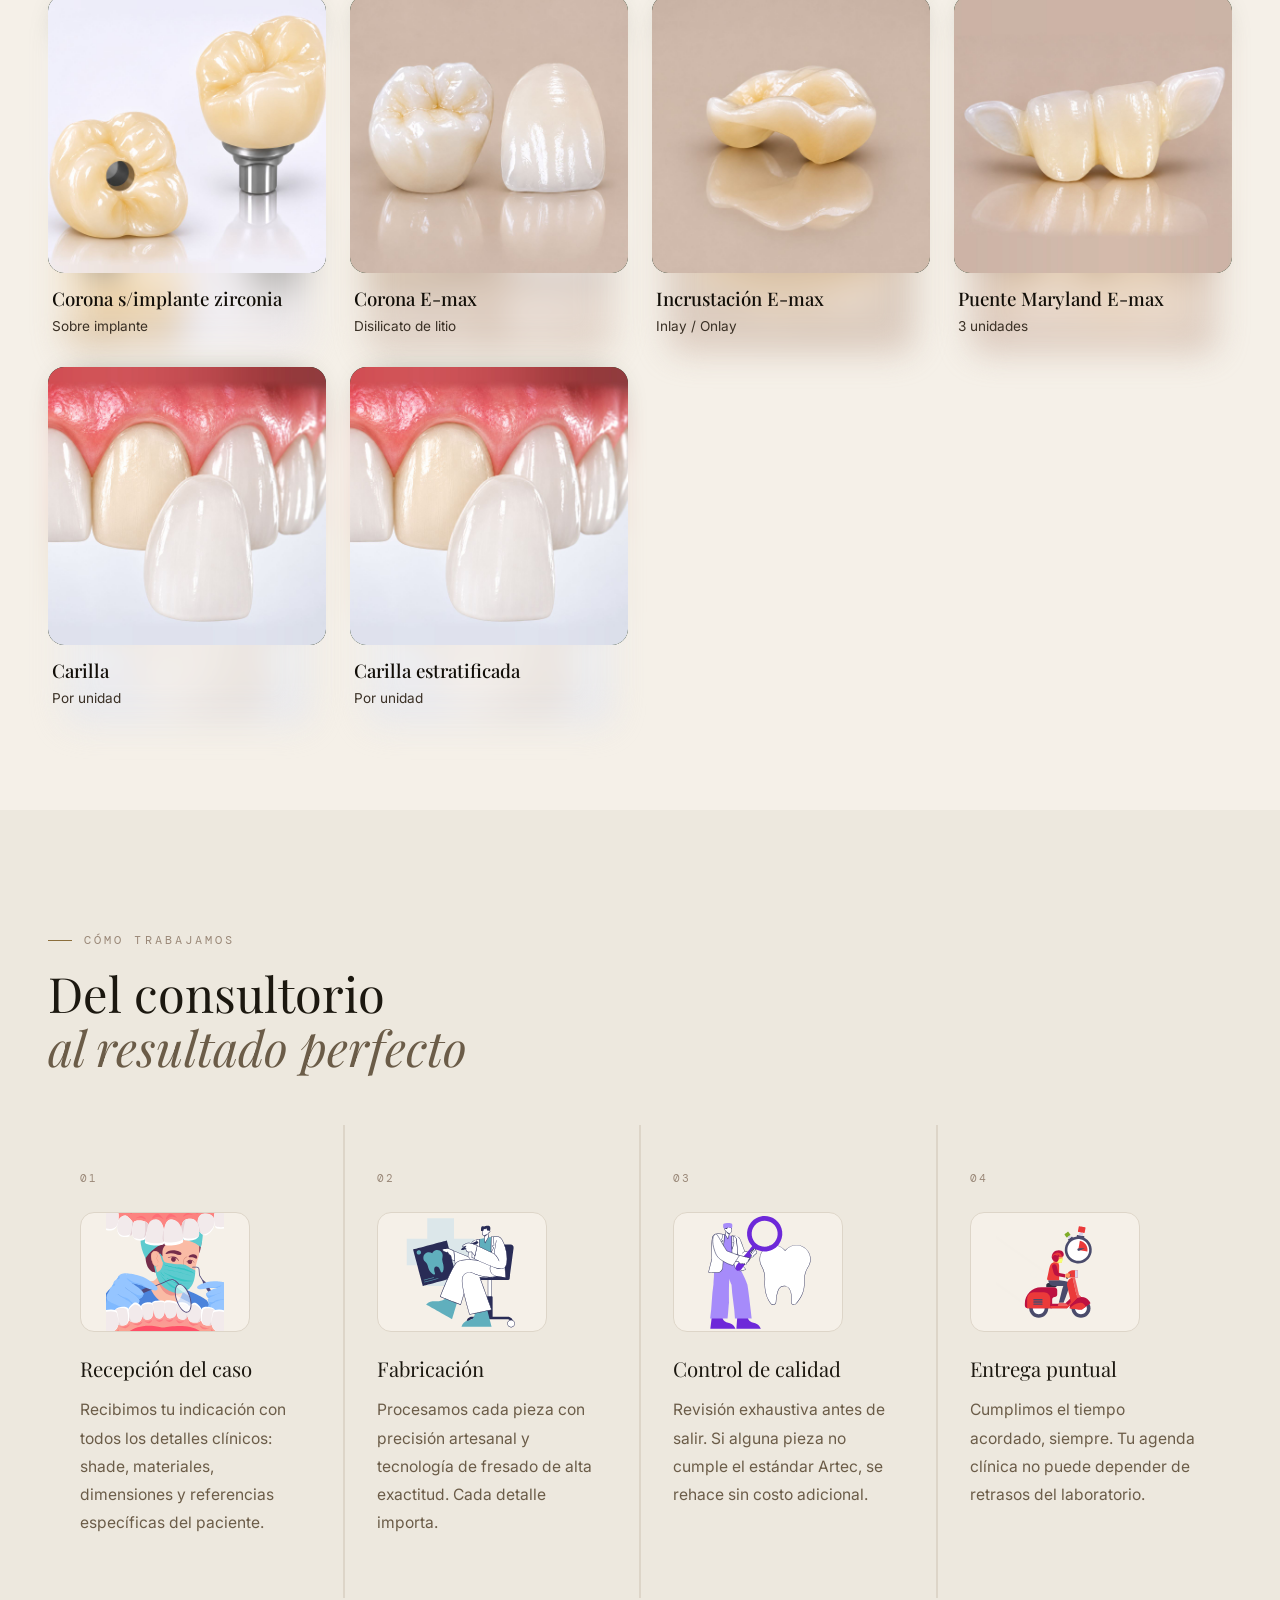
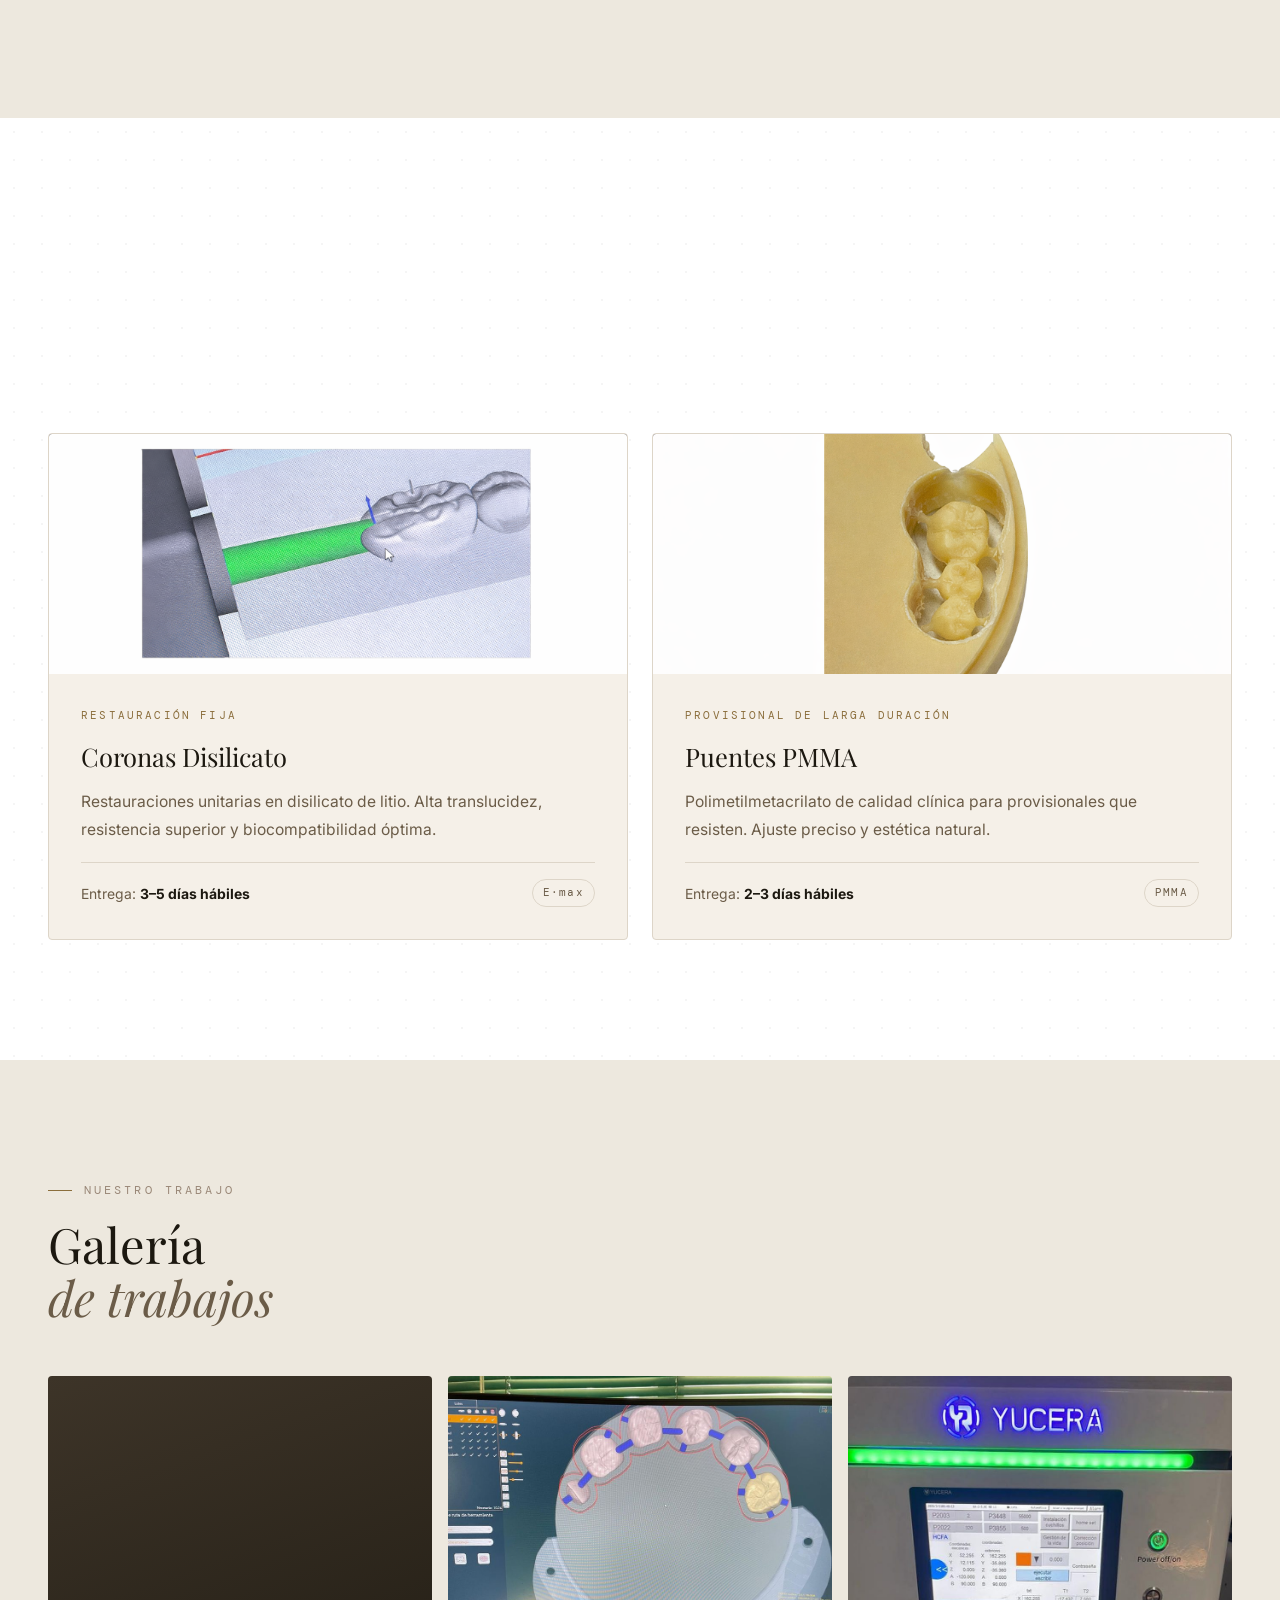
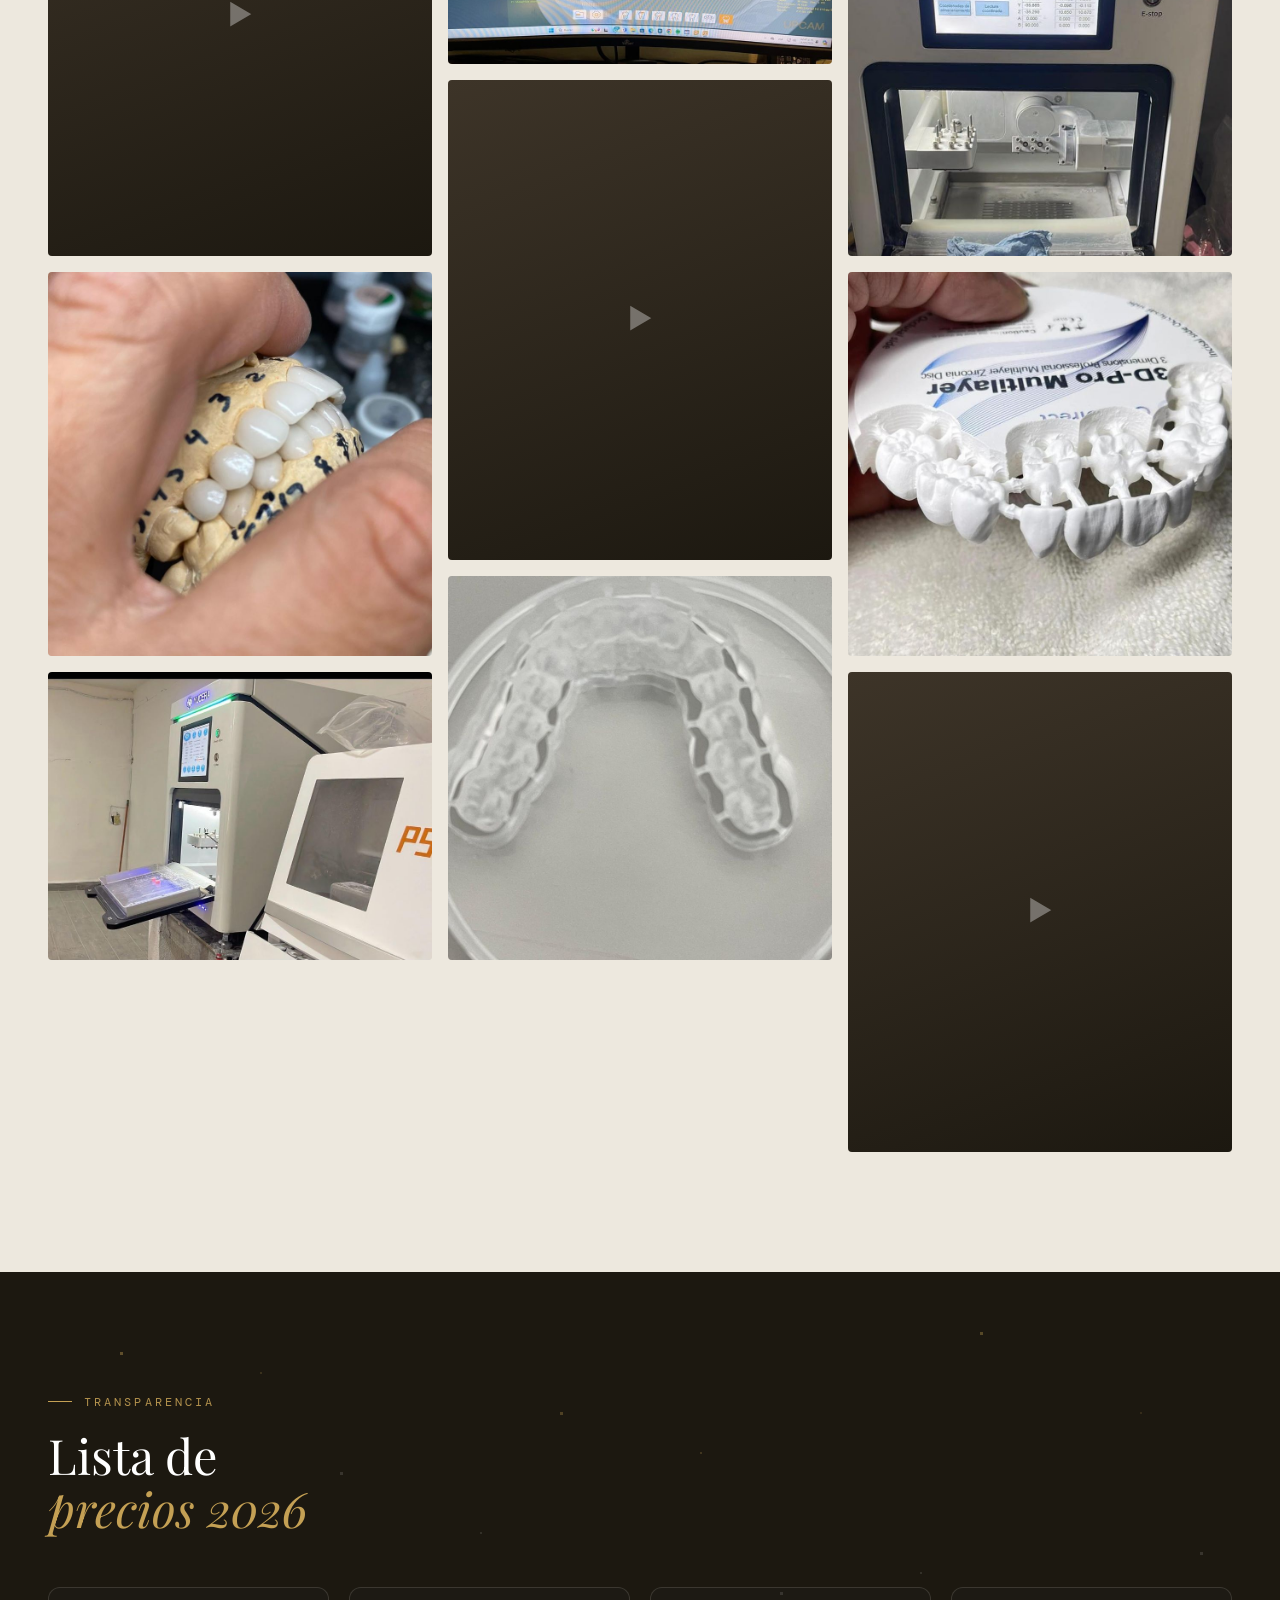
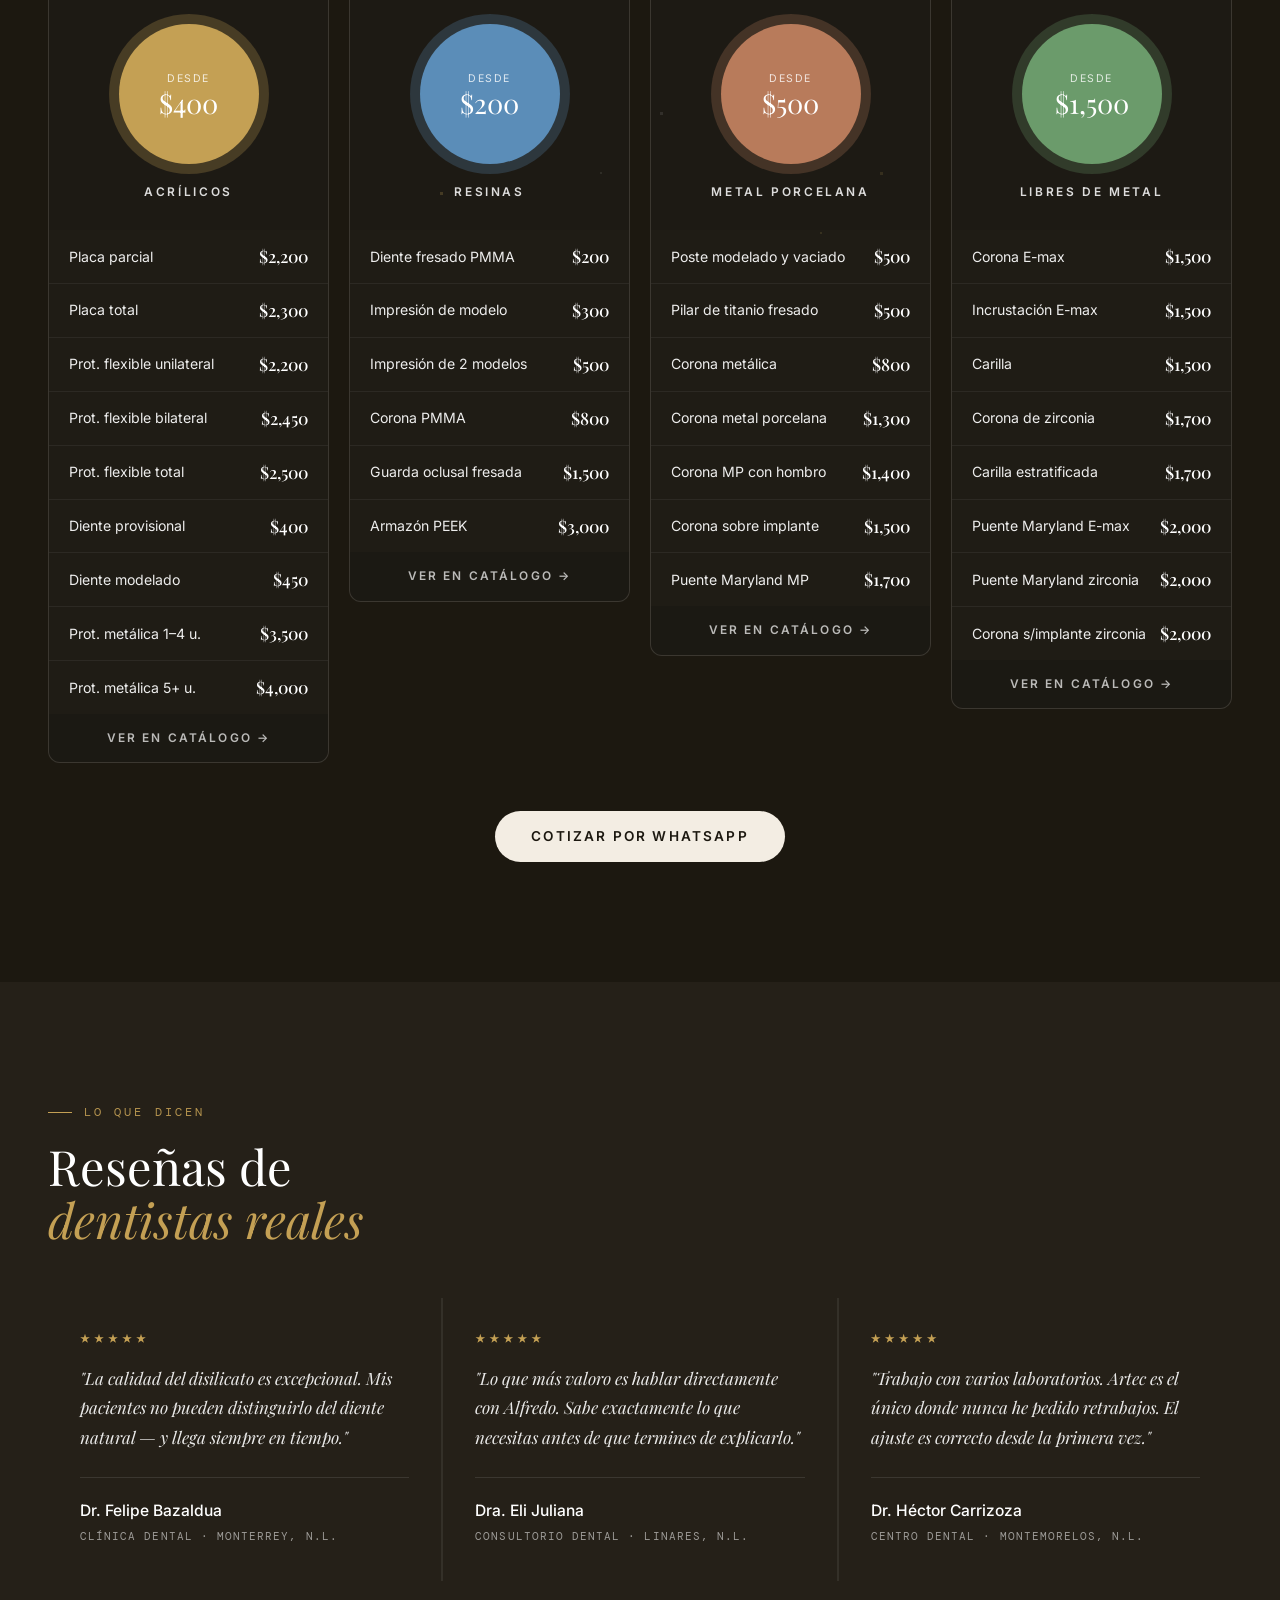
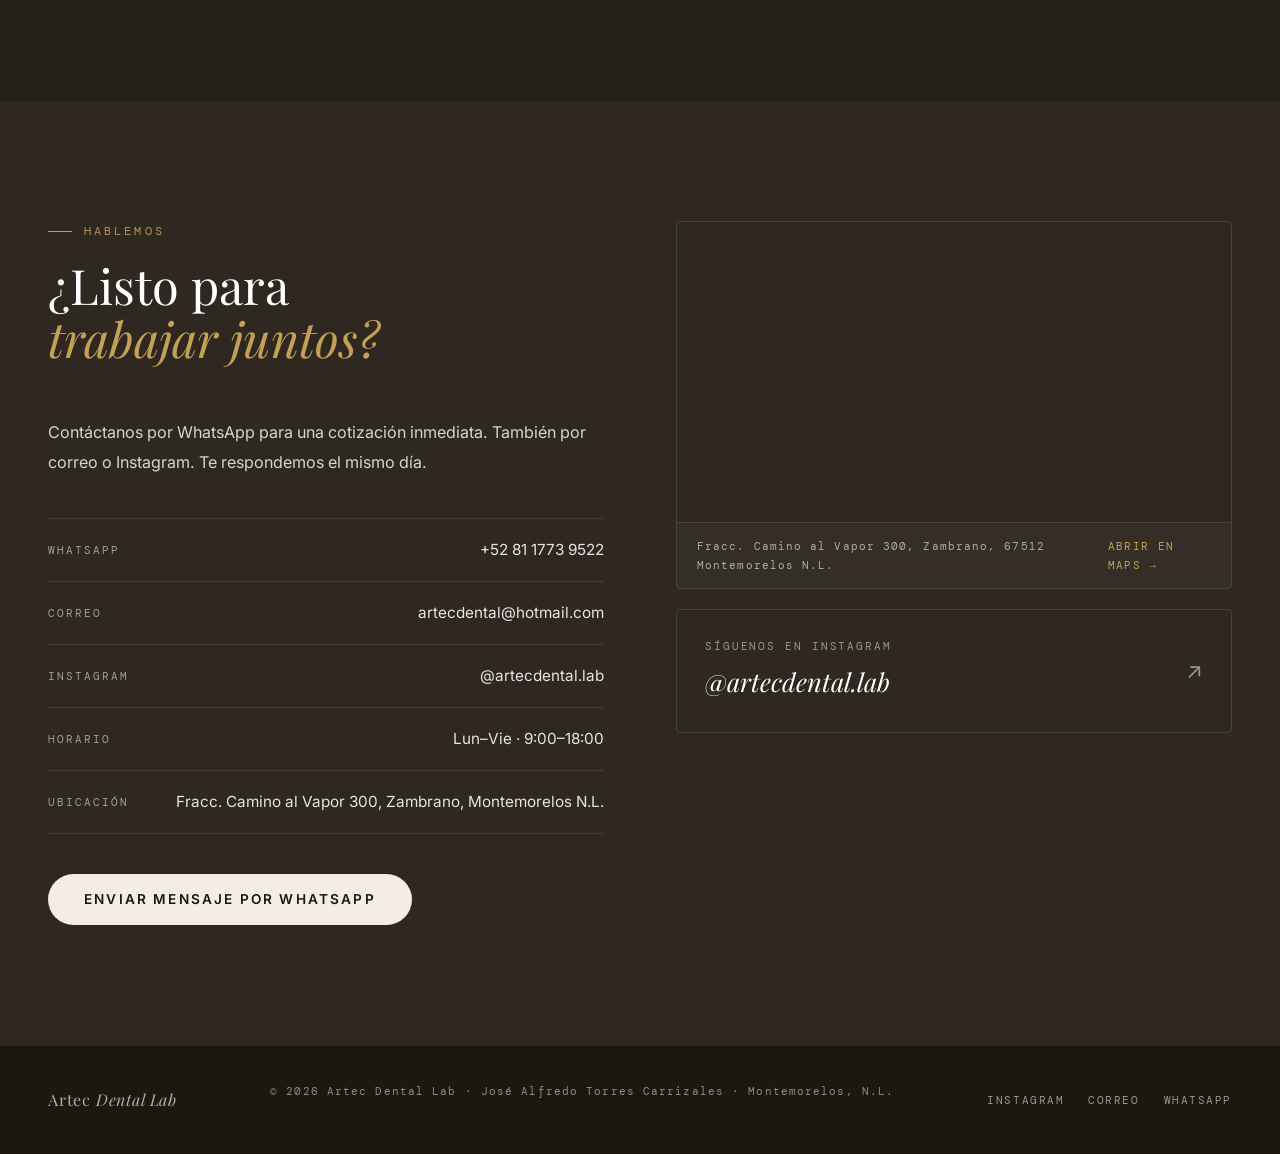
==== commit 9a2b22bf: "actualizar imagenes nuevas y animaciones" ====
--- a/index.html
+++ b/index.html
@@ -8,7 +8,7 @@
 <link rel="preconnect" href="https://fonts.gstatic.com" crossorigin/>
 <link href="https://fonts.googleapis.com/css2?family=Playfair+Display:ital,wght@0,400;0,700;1,400&family=Inter:wght@300;400;500;600&family=DM+Mono:wght@300;400&display=swap" rel="stylesheet"/>
 <link href="https://cdn.jsdelivr.net/npm/bootstrap@5.3.3/dist/css/bootstrap.min.css" rel="stylesheet"/>
-<link rel="stylesheet" href="styles.css"/>
+<link rel="stylesheet" href="styles.css?v=3"/>
 </head>
 <body>
 
@@ -104,25 +104,25 @@
     <div class="proceso-grid">
       <div class="proceso-item reveal d1">
         <span class="proceso-n">01</span>
-        <div class="proceso-icon-wrap"><span class="proceso-icon">📋</span></div>
+        <div class="proceso-anim" data-anim="animaciones/paso-01.json"></div>
         <div class="proceso-h">Recepción del caso</div>
         <p class="proceso-p">Recibimos tu indicación con todos los detalles clínicos: shade, materiales, dimensiones y referencias específicas del paciente.</p>
       </div>
       <div class="proceso-item reveal d2">
         <span class="proceso-n">02</span>
-        <div class="proceso-icon-wrap"><span class="proceso-icon">⚙️</span></div>
+        <div class="proceso-anim" data-anim="animaciones/paso-02.json"></div>
         <div class="proceso-h">Fabricación</div>
         <p class="proceso-p">Procesamos cada pieza con precisión artesanal y tecnología de fresado de alta exactitud. Cada detalle importa.</p>
       </div>
       <div class="proceso-item reveal d3">
         <span class="proceso-n">03</span>
-        <div class="proceso-icon-wrap"><span class="proceso-icon">🔬</span></div>
+        <div class="proceso-anim" data-anim="animaciones/paso-03.json" data-fit="slice"></div>
         <div class="proceso-h">Control de calidad</div>
         <p class="proceso-p">Revisión exhaustiva antes de salir. Si alguna pieza no cumple el estándar Artec, se rehace sin costo adicional.</p>
       </div>
       <div class="proceso-item reveal d4">
         <span class="proceso-n">04</span>
-        <div class="proceso-icon-wrap"><span class="proceso-icon">🚀</span></div>
+        <div class="proceso-anim" data-anim="animaciones/paso-04.json"></div>
         <div class="proceso-h">Entrega puntual</div>
         <p class="proceso-p">Cumplimos el tiempo acordado, siempre. Tu agenda clínica no puede depender de retrasos del laboratorio.</p>
       </div>
@@ -327,7 +327,8 @@
 </a>
 
 <script src="https://cdn.jsdelivr.net/npm/bootstrap@5.3.3/dist/js/bootstrap.bundle.min.js"></script>
-<script src="productos.js"></script>
-<script src="script.js"></script>
+<script src="productos.js?v=3"></script>
+<script src="js/lottie.min.js"></script>
+<script src="script.js?v=3"></script>
 </body>
 </html>
--- a/styles.css
+++ b/styles.css
@@ -156,6 +156,9 @@
 .proceso-icon-wrap{width:44px;height:44px;border:1.5px solid var(--border);border-radius:50%;display:flex;align-items:center;justify-content:center;margin-bottom:20px;transition:border-color .3s}
 .proceso-item:hover .proceso-icon-wrap{border-color:var(--gold)}
 .proceso-icon{font-size:1.2rem}
+.proceso-anim{width:170px;max-width:100%;height:120px;border-radius:14px;background:var(--cream);border:1.5px solid var(--border);overflow:hidden;margin-bottom:20px;transition:border-color .3s}
+.proceso-item:hover .proceso-anim{border-color:var(--gold)}
+.proceso-anim svg{display:block}
 .proceso-h{font-family:var(--serif);font-size:1.2rem;font-weight:400;color:var(--ink);margin-bottom:10px}
 .proceso-p{font-size:.92rem;color:var(--silver);line-height:1.8}
 
